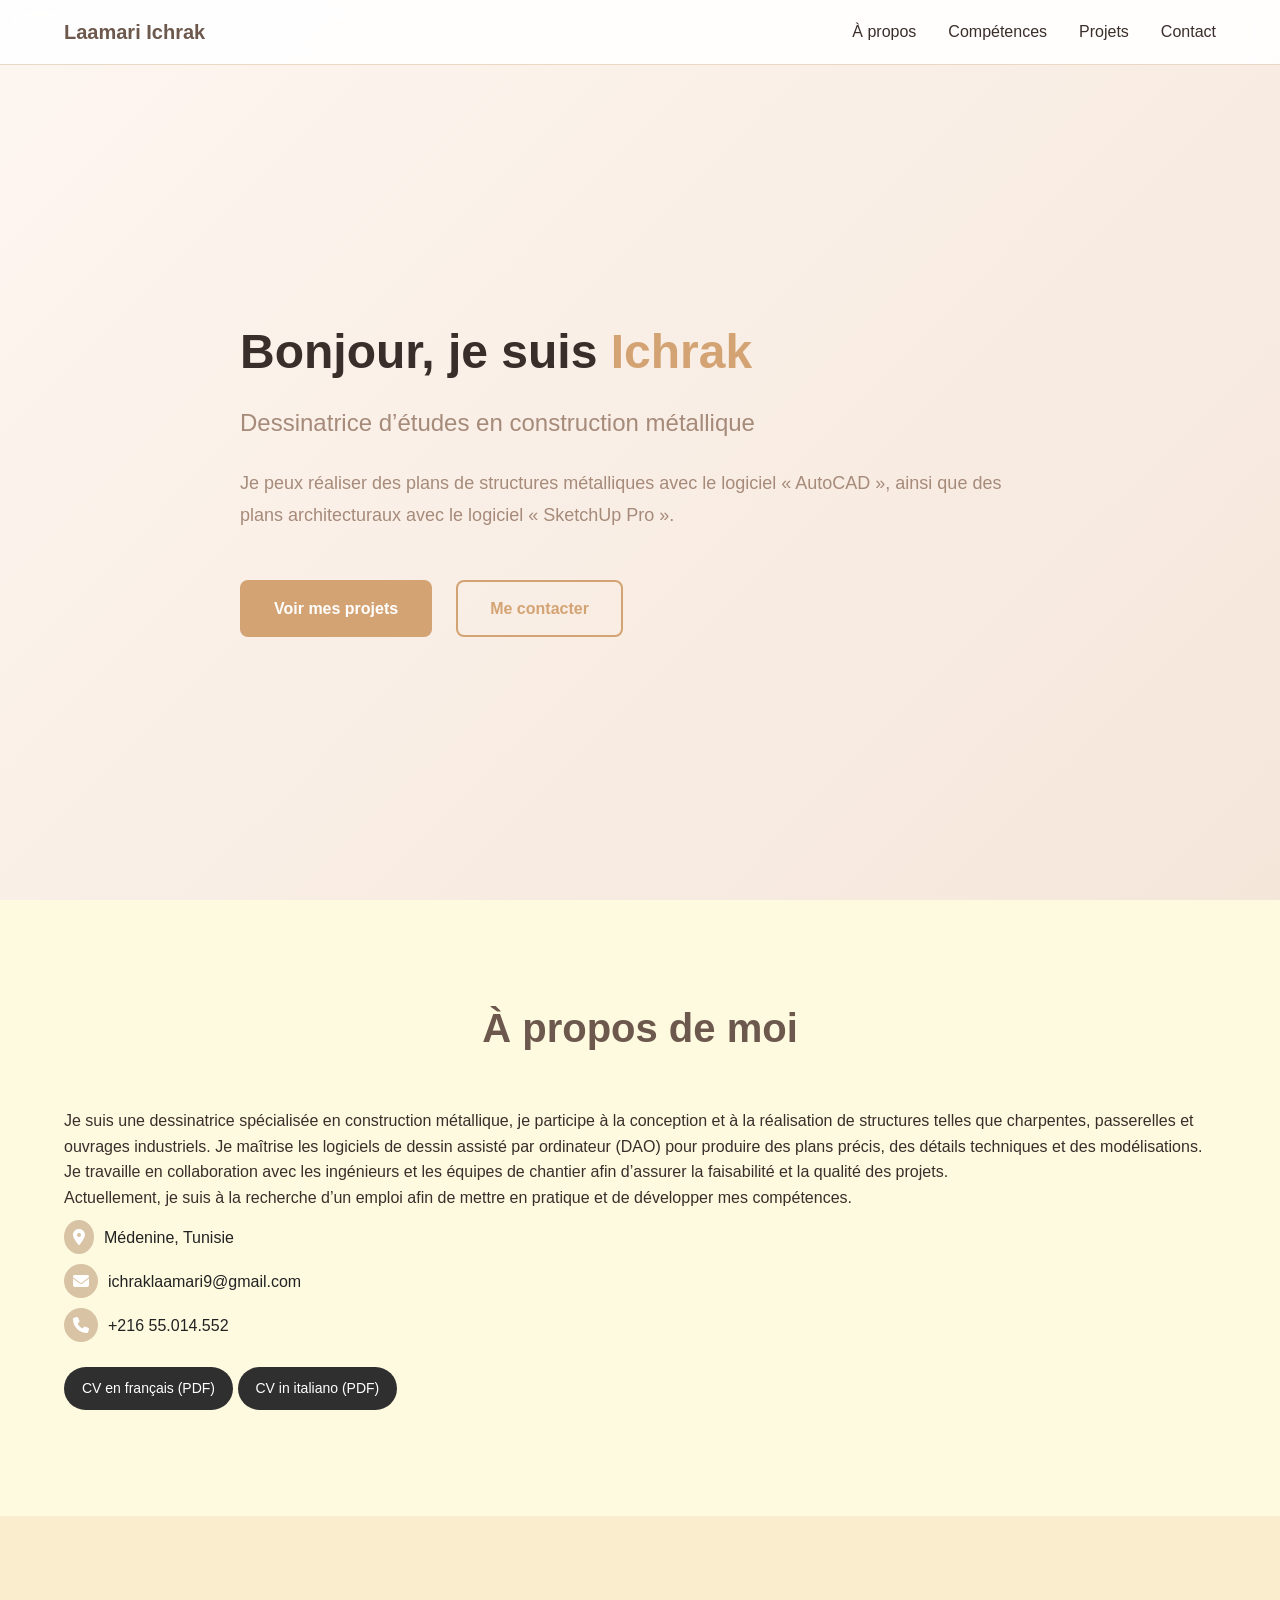
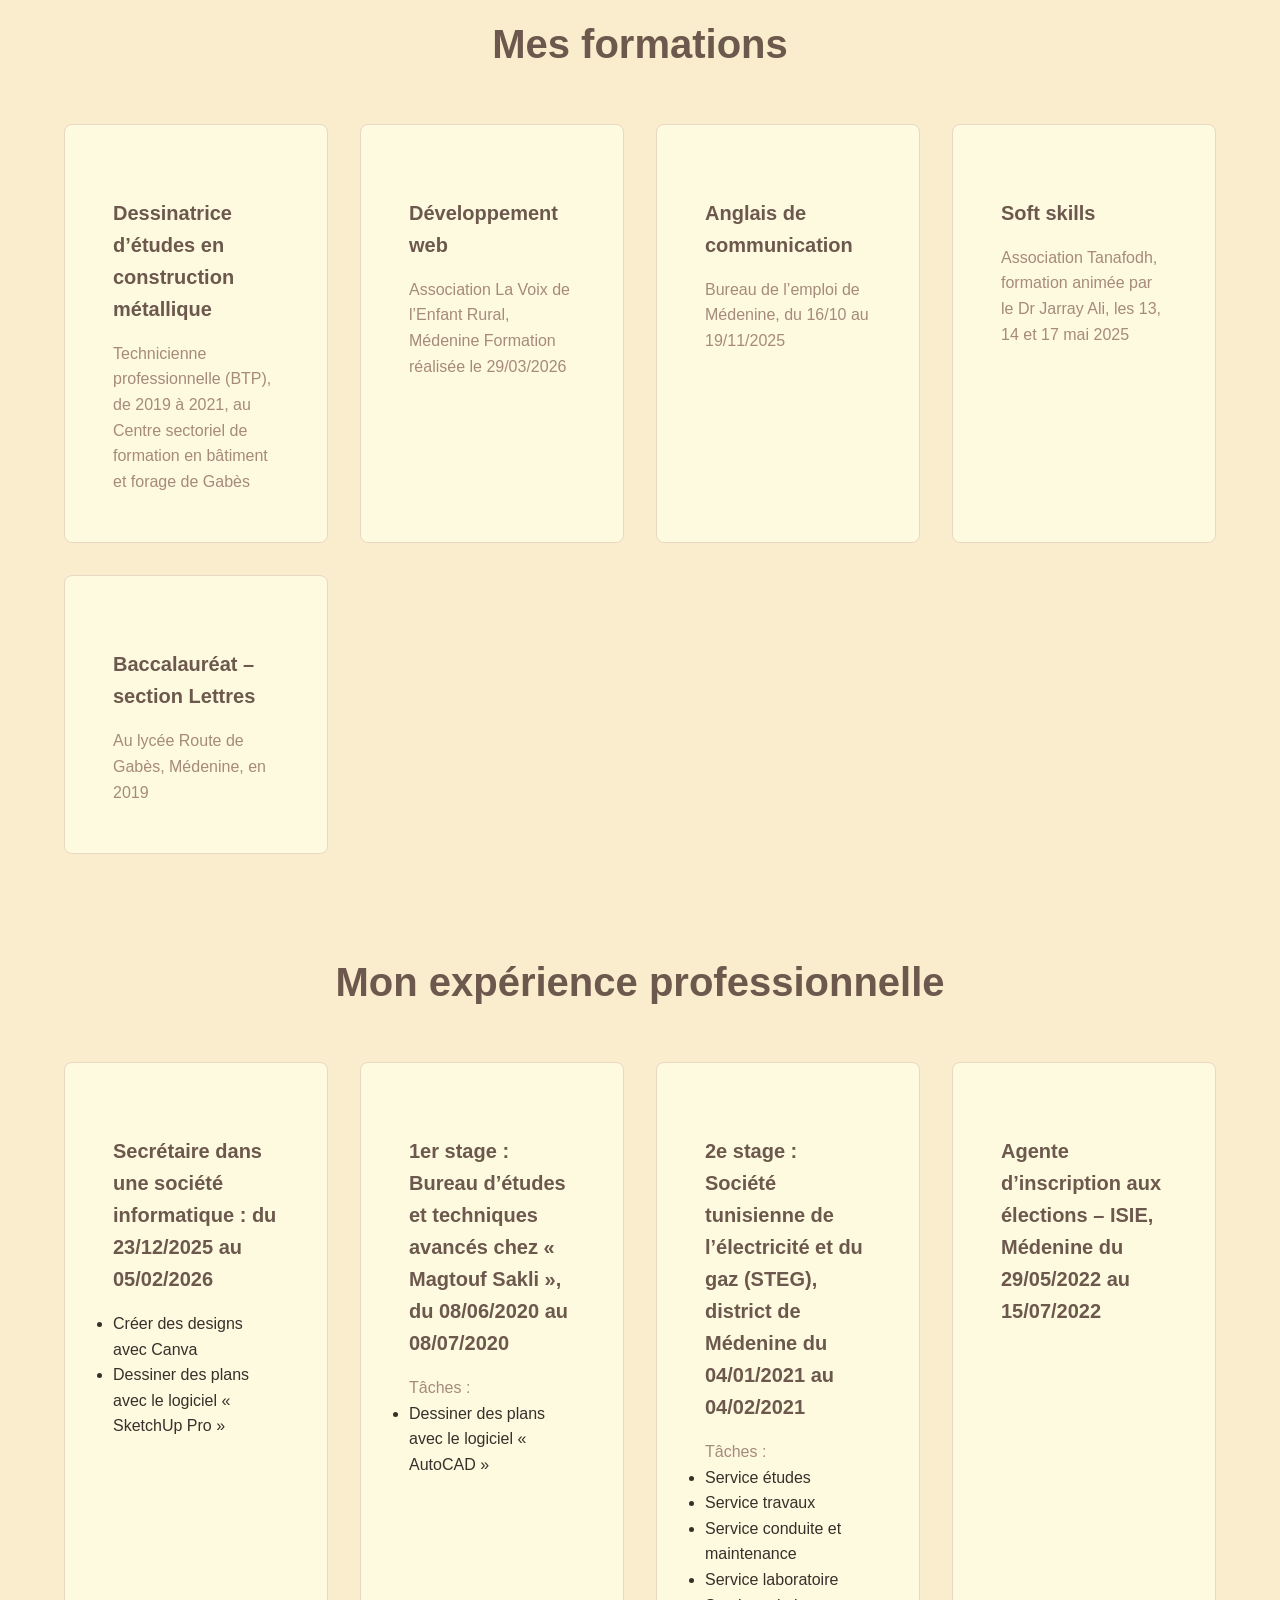
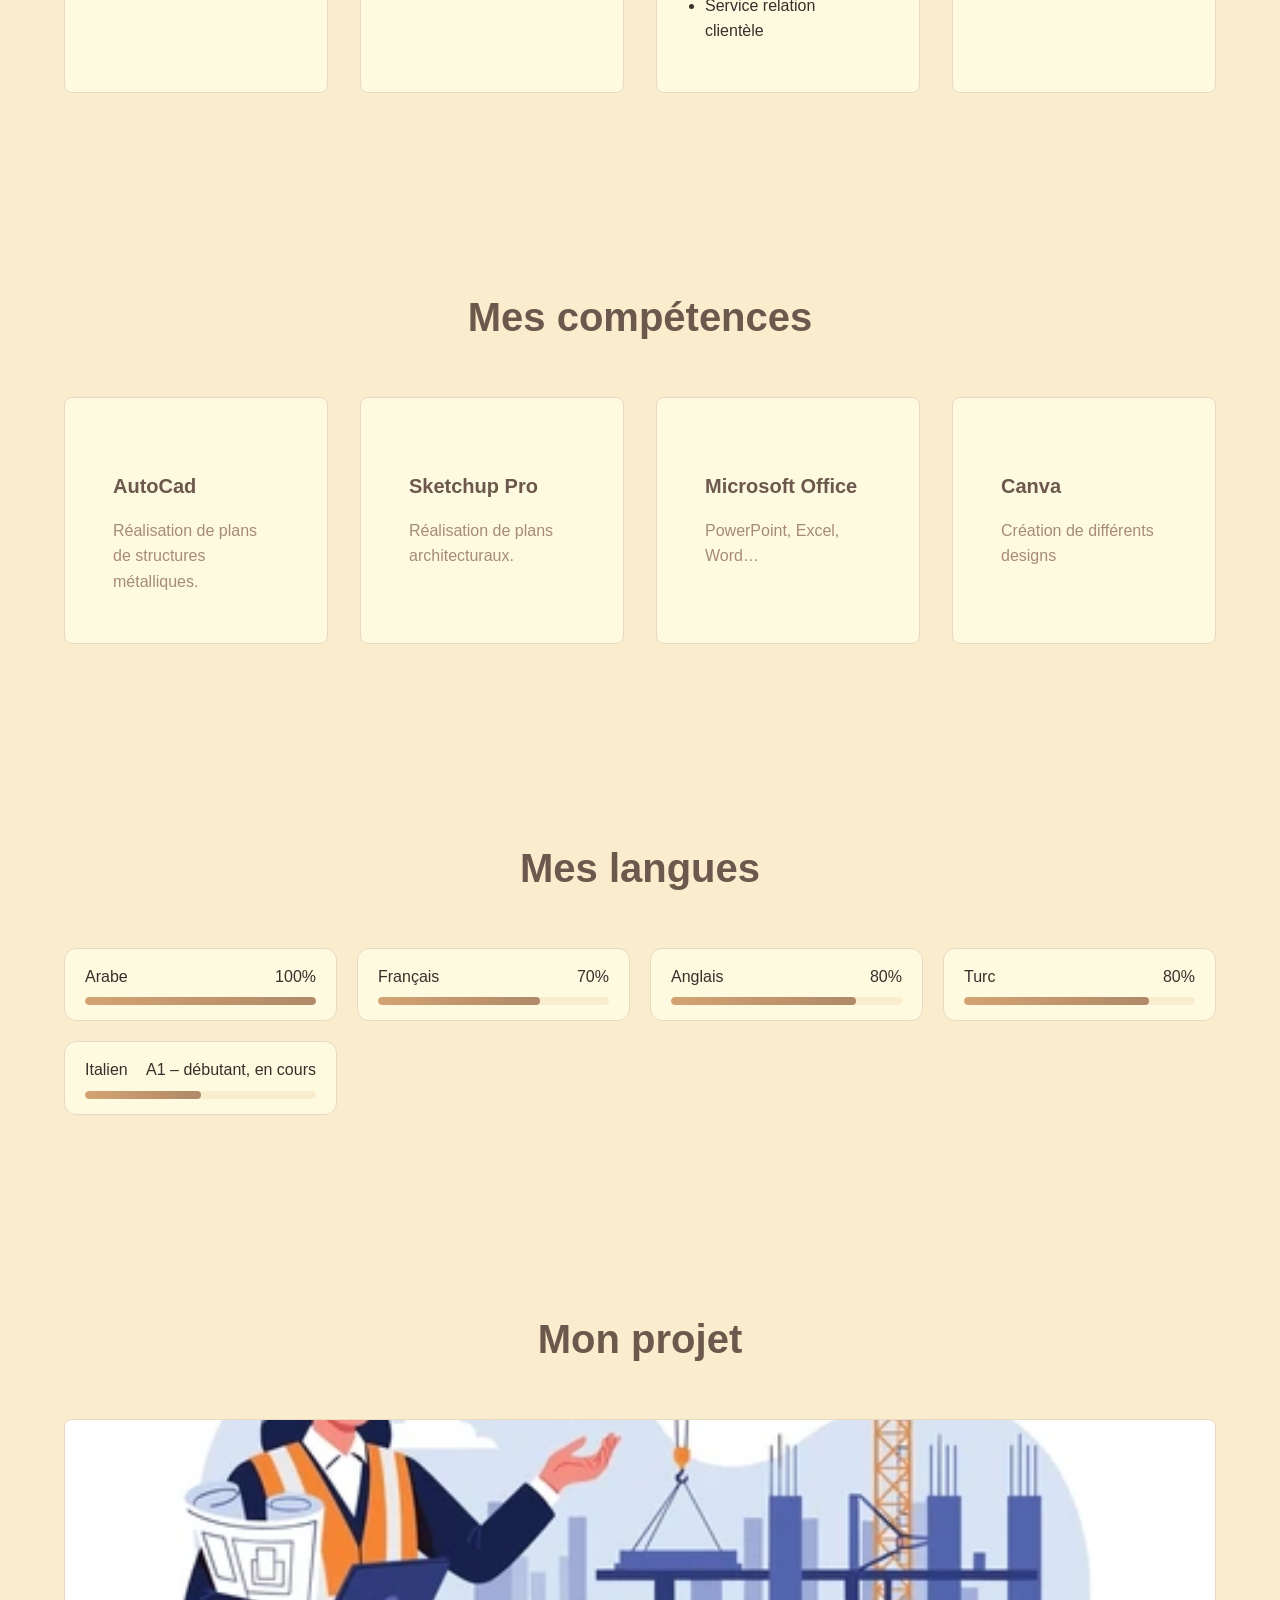
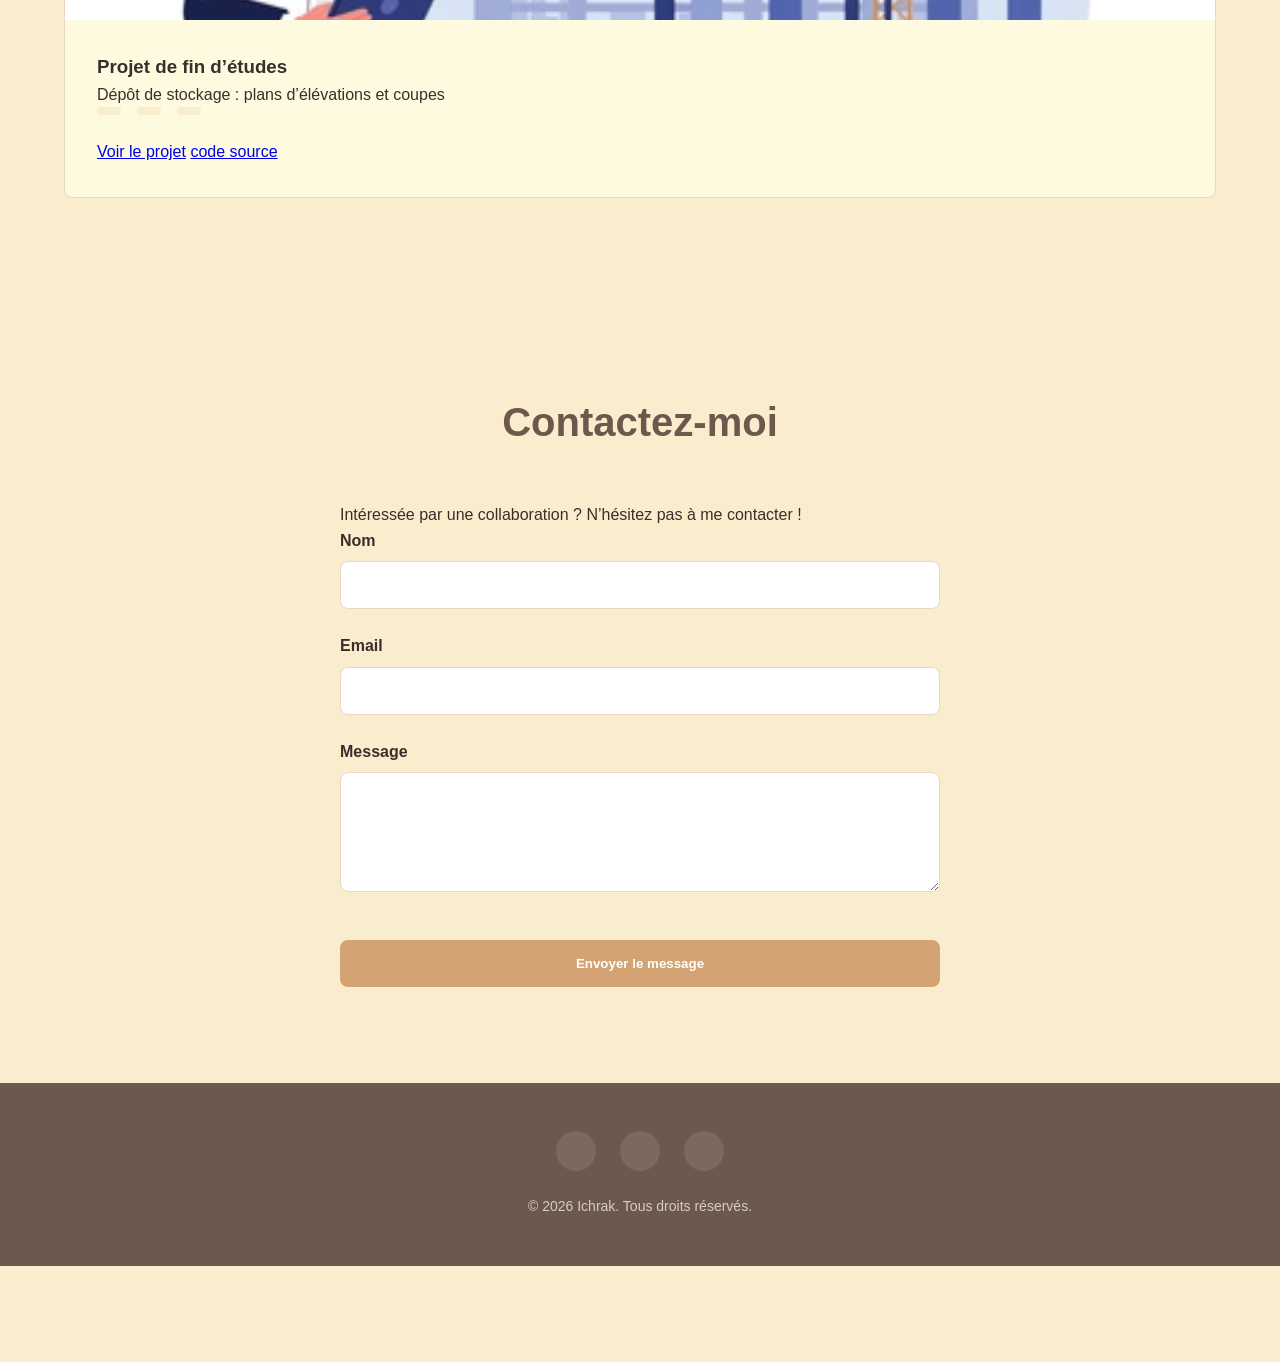
==== index.html @ 8789a66b "Add files via upload" ====
<!DOCTYPE html>
 <html lang="fr">
     <head>
         <meta charset="UTF-8"> <meta name="viewport" content="width=device-width, initial-scale=1.0"> 
         <title>Portfolio Ichrak Laamari</title> 
         <meta name="description" content="Portfolio professionnel - Dessinatrice">
          <link rel="stylesheet" href="styles.css"> 
        <link rel="stylesheet" href="https://cdnjs.cloudflare.com/ajax/libs/font-awesome/6.5.0/css/all.min.css">
        </head> 
        <body> 
        
<!-- Navigation -->
  <nav class="nav">
       <div class="nav-container">
         <a href="#" class="logo">Laamari Ichrak</a> 
         <ul class="nav-menu" id="navMenu"> 
            <li><a href="#about" class="nav-link">À propos</a></li>
            <li><a href="#skills" class="nav-link">Compétences</a></li>
             <li><a href="#projects" class="nav-link">Projets</a> </li>
             <li><a href="#contact" class="nav-link">Contact</a></li> 
            </ul> <button class="nav-toggle" id="navToggle" aria-label="Ouvrir le menu"> 
                <span></span> 
                <span></span> 
                <span></span> 
            </button>
         </div> 
        </nav>
        <!-- Hero Section -->
        <section class="hero" id="home">
            <div class="container">
                <div class="hero-content">
                    <h1 class="hero-title"> Bonjour, je suis <span class="highlight">Ichrak</span> </h1>
                    <p class="hero-subtitle"> Dessinatrice d’études en construction métallique</p>
                    <p class="hero-description"> Je peux réaliser des plans de structures métalliques avec le logiciel « AutoCAD », ainsi que des
                        plans architecturaux avec le logiciel « SketchUp Pro ». </p>
                    <div class="hero-buttons"> <a href="#projects" class="btn btn-primary">Voir mes projets</a> <a
                            href="#contact" class="btn btn-secondary">Me contacter</a> </div>
                </div>
            </div>
        </section>
        <!-- About Section -->
        <section class="section" id="about">
            <div class="container">
                <h2 class="section-title">À propos de moi</h2>
                <div class="about-content">
                    <div class="about-text">
                        <p> Je suis une dessinatrice spécialisée en construction métallique, je participe à
                            la conception et à la réalisation de structures telles que charpentes, passerelles et ouvrages
                            industriels. Je maîtrise les logiciels de dessin assisté par ordinateur (DAO) pour produire
                            des plans précis, des détails techniques et des modélisations. Je travaille en collaboration avec 
                            les ingénieurs et les équipes de chantier afin d’assurer la faisabilité et la qualité des projets. <label for=""></label>  </p>
    <p> Actuellement, je suis à la recherche d’un emploi afin de mettre en pratique et de développer mes compétences. </p>
    <div class="about-info">
        <div class="info-item">
            <div class="info-item">
                <span class="info-label">
                    <i class="fa-solid fa-location-dot icon location"></i>
                    Médenine, Tunisie
                </span>
            </div>
            
            <div class="info-item">
                <span class="info-label">
                    <i class="fa-solid fa-envelope icon email"></i>
                    ichraklaamari9@gmail.com
                </span>
            </div>
            
            <div class="info-item">
                <span class="info-label">
                    <i class="fa-solid fa-phone icon phone"></i>
                    +216 55.014.552
                </span>
            </div>
    <a href="CV_Ichrak_Laamari_FR.pdf" target="_blank" rel="noopener" class="cv-btn">
        CV en français (PDF)
    </a>
    <a href="CV_Ichrak_Laamari_IT_A1.pdf" target="_blank" rel="noopener" class="cv-btn">
        CV in italiano (PDF)
    </a>
    </div>
    </div>
    </div>
     </div>
    </section>


    <!-- Formation-->
    <section class="section section-alt" id="skills">
        <div class="container">
            <h2 class="section-title">Mes formations</h2>
            <div class="skills-grid">
                <div class="skill-card">
                    <div class="skill-icon"> <!-- Icône SVG ici --> </div>
                    <h3> Dessinatrice d’études en construction métallique</h3>
                    <p> Technicienne professionnelle (BTP), de 2019 à 2021, au
                        Centre sectoriel de formation en bâtiment et forage de Gabès
                    </p>
                </div>
                <div class="skill-card">
                    <div class="skill-icon"> <!-- Icône SVG ici --> </div>
                    <h3>Développement web</h3>
                    <p> 
                        Association La Voix de l’Enfant Rural, Médenine
                        Formation réalisée le 29/03/2026
                    </p>
                </div>
                <div class="skill-card">
                    <div class="skill-icon"> <!-- Icône SVG ici --> </div>
                    <h3>Anglais de communication</h3>
                    <p>Bureau de l’emploi de Médenine, du 16/10 au 19/11/2025</p>
                </div>
                <div class="skill-card">
                    <div class="skill-icon"> <!-- Icône SVG ici --> </div>
                    <h3>Soft skills</h3>
                    <p>Association Tanafodh, formation animée par le Dr Jarray Ali,
                       les 13, 14 et 17 mai 2025
                    </p>
                </div>
                <div class="skill-card">
                    <div class="skill-icon"> <!-- Icône SVG ici --> </div>
                    <h3>Baccalauréat – section Lettres</h3>
                    <p>Au lycée Route de Gabès, Médenine, en 2019
                    </p>
                </div>
    
            </div>
        </div>
        <!-- experience-->
        <section class="section section-alt" id="skills">
            <div class="container">
                <h2 class="section-title">Mon expérience professionnelle </h2>
                <div class="skills-grid">
                    <div class="skill-card">
                        <div class="skill-icon"> <!-- Icône SVG ici --> </div>
                        <h3> Secrétaire dans une société informatique : du 23/12/2025 au 05/02/2026</h3>
                        <p><ul> <li> Créer des designs avec Canva </li> 
                           <li> Dessiner des plans avec le logiciel « SketchUp Pro »</li> </ul> 
                            
                
                        </p>
                    </div>
                    <div class="skill-card">
                        <div class="skill-icon"> <!-- Icône SVG ici --> </div>
                        <h3>1er stage : Bureau d’études et techniques avancés 
                            chez « Magtouf Sakli », du 08/06/2020 au 08/07/2020
                        </h3>
                    
                        <p> Tâches :
                             <ul> <li> Dessiner des plans avec le logiciel « AutoCAD » </li>
                         </ul>
                            
                        </p>
                    </div>
                    <div class="skill-card">
                        <div class="skill-icon"> <!-- Icône SVG ici --> </div>
                        <h3>2e stage : Société tunisienne de l’électricité et du gaz (STEG), district de Médenine 
                            du 04/01/2021 au 04/02/2021
                        </h3>
                        <p>Tâches : <ul> 
                            <li>Service études </li> 
                         <li>Service travaux </li>
                        <li>Service conduite et maintenance</li> 
                        <li>Service laboratoire</li> 
                        <li>Service relation clientèle </li>               

                        </ul></p>
                    </div>
                    <div class="skill-card">
                        <div class="skill-icon"> <!-- Icône SVG ici --> </div>
                        <h3>Agente d’inscription aux élections – ISIE, Médenine
                            du 29/05/2022 au 15/07/2022 
                        </h3>
                        <p>
                        </p>
                    </div>
        
        
                </div>
            </div>
    </section>
    <!-- Skills Section -->
    <section class="section section-alt" id="skills">
        <div class="container">
            <h2 class="section-title">Mes compétences</h2>
            <div class="skills-grid">
                <div class="skill-card">
                    <div class="skill-icon"> <!-- Icône SVG ici --> </div>
                    <h3> AutoCad</h3>
                    <p> Réalisation de plans de structures métalliques.</p>
                    </div>
                    <div class="skill-card">
                        <div class="skill-icon"> <!-- Icône SVG ici --> </div>
                        <h3>Sketchup Pro</h3>
                        <p> Réalisation de plans architecturaux.</p>
                    </div>
                    <div class="skill-card">
                        <div class="skill-icon"> <!-- Icône SVG ici --> </div>
                        <h3>Microsoft Office</h3>
                        <p>PowerPoint, Excel, Word…</p>
                    </div>
                    <div class="skill-card">
                        <div class="skill-icon"> <!-- Icône SVG ici --> </div>
                        <h3>Canva</h3>
                        <p>Création de différents designs</p>
                    </div>

                    </div>
                    </div>
                    </section>

                <section class="section section-alt" id="languages">
                    <div class="container">
                        <h2 class="section-title">Mes langues</h2>
                
                        <div class="languages-grid">
                
                            <div class="language-item">
                                <div class="language-header">
                                    <span>Arabe</span>
                                    <span>100%</span>
                                </div>
                                <div class="progress-bar">
                                    <div class="progress" style="width: 100%;"></div>
                                </div>
                            </div>
                
                            <div class="language-item">
                                <div class="language-header">
                                    <span>Français</span>
                                    <span>70%</span>
                                </div>
                                <div class="progress-bar">
                                    <div class="progress" style="width: 70%;"></div>
                                </div>
                            </div>
                
                            <div class="language-item">
                                <div class="language-header">
                                    <span>Anglais</span>
                                    <span>80%</span>
                                </div>
                                <div class="progress-bar">
                                    <div class="progress" style="width: 80%;"></div>
                                </div>
                            </div>
                
                            <div class="language-item">
                                <div class="language-header">
                                    <span>Turc</span>
                                    <span>80%</span>
                                </div>
                                <div class="progress-bar">
                                    <div class="progress" style="width: 80%;"></div>
                                </div>
                            </div>
                
                            <div class="language-item">
                                <div class="language-header">
                                    <span>Italien</span>
                                    <span>A1 – débutant, en cours</span>
                                </div>
                                <div class="progress-bar">
                                    <div class="progress" style="width: 50%;"></div>
                                </div>
                            </div>
                
                        </div>
                    </div>
                </section>
                    <!-- Projects Section -->
                    <section class="section" id="projects">
                        <div class="container">
                            <h2 class="section-title">Mon projet</h2>
                            <div class="projects-grid">
                                <article class="project-card">
                                    <div class="project-image"> <img src="ing.webp"  alt="Projet 1"> </div>
                                    <div class="project-content">
                                        <h3 class="project-title">Projet de fin d’études</h3>
                                        <p class="project-description"> Dépôt de stockage : plans d’élévations et coupes</p>
                                        <div class="project-tags"> <span class="tag"></span> <span class="tag"></span> <span
                                                class="tag"></span> </div>
                                        <div class="project-links"> <a href="#" class="projrt-Link" target="_blank">Voir le projet</a> <a
                                                href="PFF" class="project-link" target="_blank"> code source</a> </div>
                                    </div>
                                </article> <!-- Répéter pour Projet 2 et Projet 3 --> 
                            </div>
                        </div>
                        </section>

                        <!-- Contact Section -->
                        <section class="section section-alt" id="contact">
                            <div class="container">
                                <h2 class="section-title">Contactez-moi</h2>
                                <div class="contact-content">
                                    <div class="contact-text">
                                        <p>Intéressée par une collaboration ? N’hésitez pas à me contacter !</p>
                                        </div>
                                        <form class="contact-form" id="contactForm" action="https://api.web3forms.com/submit" method="POST"> <input
                                                type="hidden" name="access_key" value="VOTRE-CLE-ICI"> <input type="hidden" name="subject"
                                                value="Nouveau message depuis votre portfolio">
                                            <div class="form-group"> <label for="name">Nom</label> <input type="text" id="name" name="name" required> </div>
                                            <div class="form-group"> <label for="email">Email</label> <input type="email" id="email" name="email" required>
                                            </div>
                                            <div class="form-group"> <label for="message">Message</label> <textarea id="message" name="message" rows="5"
                                                    required></textarea> </div>
                                            <div id="formMessage" class="form-message"></div> <button type="submit" class="btn btn-primary"> Envoyer le message
                                            </button>
                                        </form>
                                        </div>
                                        </div>
                                        </section>
                                        <!-- Footer -->
                                        <footer class="footer">
                                            <div class="container">
                                                <div class="footer-content">
                                                    <div class="social-links"> <!-- Lien GitHub --> <a href="https://github.com/votreusername" target="_blank"
                                                            aria-label="GitHub"> <!-- SVG GitHub ici --> </a> <!-- Lien LinkedIn --> <a
                                                            href="https://linkedin.com/in/laamari-ichrak-577399225?utm_source=share_via&utm_content=profile&utm_medium=member_ios" target="_blank" aria-label="LinkedIn"> <!-- SVG LinkedIn ici -->
                                                        </a> <!-- Lien Email --> <a href="mailto:ichraklaamari9@gmail.com" aria-label="Email"> <!-- SVG Email ici -->
                                                        </a> </div>
                                                    <p class="footer-text">&copy; 2026  Ichrak. Tous droits réservés.</p>
                                                </div>
                                                </div>
                                                </footer>
                                                <script src="script.js"></script>
                                                </body>
                                                </html>
---- styles.css ----
/* Variables CSS — Palette et réglages globaux */
:root {
--color-primary: #d4a373;
    /* Nude chaud (beige caramel) */

    --color-primary-dark: #b08968;
    /* Version أغمق للـ hover */

    --color-secondary: #6c584c;
    /* Brown grisé élégant */

    --color-accent: #e6ccb2;
    /* Nude clair باش يبرز */

    --color-text: #3a2e2a;
    /* Texte dark brown موش noir */

    --color-text-light: #a68a7a;
    /* Texte secondaire soft */

    --color-background: #fefae0;
    /* Fond crème léger */

    --color-background-alt: #faedcd;
    /* Beige clair */

    --color-border: #e9d8c4;
    /* Border nude soft */
    /* Couleur des bordures */
    --font-sans: -apple-system, BlinkMacSystemFont, "Segoe UI", sans-serif;
    --spacing-xs: 0.5rem;
    /* 8px */
    --spacing-sm: 1rem;
    /* 16px */
    --spacing-md: 1.5rem;
    /* 24px */
    --spacing-lg: 2rem;
    /* 32px */
    --spacing-xl: 3rem;
    /* 48px */
    --spacing-3xl: 6rem;
    /* 96px */
    --border-radius: 0.5rem;
    /* Coins arrondis */
    --transition: all 0.3s ease;
    /* Animation par défaut */
}
/* Reset — supprimer les marges par défaut */
* {
    margin: 0;
    padding: 0;
    box-sizing: border-box;
}

html {
    scroll-behavior: smooth;
}

body {
    font-family: var(--font-sans);
    color: var(--color-text);
    background-color: var(--color-background);
    line-height: 1.6;
}

/* Conteneur centré */
.container {
    max-width: 1200px;
    margin: 0 auto;
    padding: 0 var(--spacing-md);
}
/* Navigation */
.nav {
    position: fixed;
    top: 0;
    left: 0;
    right: 0;
    background-color: rgba(255, 255, 255, 0.9);
    border-bottom: 1px solid var(--color-border);
    z-index: 1000;
    backdrop-filter: blur(10px);
}

.nav-container {
    max-width: 1200px;
    margin: 0 auto;
    padding: var(--spacing-sm) var(--spacing-md);
    display: flex;
    justify-content: space-between;
    align-items: center;
}

.logo {
    font-size: 1.25rem;
    font-weight: 700;
    color: var(--color-secondary);
    text-decoration: none;
}

.nav-menu {
    display: flex;
    gap: var(--spacing-lg);
    list-style: none;
}

.nav-link {
    color: var(--color-text);
    text-decoration: none;
    font-weight: 500;
    transition: var(--transition);
}

.nav-link:hover {
    color: var(--color-primary);
}
.nav-toggle {
    display: none;
    flex-direction: column;
    gap: 4px;
    background: none;
    border: none;
    cursor: pointer;
    padding: 0.5rem;
}

.nav-toggle span {
    width: 24px;
    height: 2px;
    background-color: var(--color-secondary);
    transition: var(--transition);
}
/* Hero Section */
.hero {
    padding: calc(var(--spacing-3xl) + 60px) 0 var(--spacing-3xl);
background: linear-gradient(135deg, #fdf6f0 0%, #f5e6da 100%);
    min-height: 100vh;
    display: flex;
    align-items: center;
}

.hero-content {
    max-width: 800px;
}

.hero-title {
    font-size: 3rem;
    font-weight: 800;
    margin-bottom: var(--spacing-md);
    line-height: 1.2;
    }
    
    .highlight {
        color: var(--color-primary);
    }
    
    .hero-subtitle {
        font-size: 1.5rem;
        color: var(--color-text-light);
        margin-bottom: var(--spacing-md);
    }
    
    .hero-description {
        font-size: 1.125rem;
        color: var(--color-text-light);
        margin-bottom: var(--spacing-xl);
        line-height: 1.8;
    }
    
    .hero-buttons {
        display: flex;
        gap: var(--spacing-md);
        flex-wrap: wrap;
    }
        /* Boutons */
        .btn {
            display: inline-block;
            padding: 0.875rem 2rem;
            border-radius: var(--border-radius);
            font-weight: 600;
            text-decoration: none;
            transition: var(--transition);
                border: 2px solid transparent;
            }
            
            .btn-primary {
                background-color: var(--color-primary);
                color: white;
            }
            
            .btn-primary:hover {
                background-color: var(--color-primary-dark);
                transform: translateY(-2px);
                box-shadow: 0 10px 25px rgba(59, 130, 246, 0.3);
            }
            
            .btn-secondary {
                background-color: transparent;
                color: var(--color-primary);
                border-color: var(--color-primary);
            }
            
            .btn-secondary:hover {
                background-color: var(--color-primary);
                color: white;
            }
                        /* Sections */
                        .section {
                            padding: var(--spacing-3xl) 0;
                        }
            
                        .section-alt {
                            background-color: var(--color-background-alt);
                        }
.section-title {
    font-size: 2.5rem;
    font-weight: 700;
    text-align: center;
    margin-bottom: var(--spacing-xl);
    color: var(--color-secondary);
}

/* Grille des compétences */
.skills-grid {
    display: grid;
    grid-template-columns: repeat(auto-fit, minmax(250px, 1fr));
    gap: var(--spacing-lg);
}

.skill-card {
    background: var(--color-background);
    padding: var(--spacing-xl);
    border-radius: var(--border-radius);
    border: 1px solid var(--color-border);
    transition: var(--transition);
}

.skill-card:hover {
    transform: translateY(-5px);
    box-shadow: 0 10px 30px rgba(0, 0, 0, 0.1);
    border-color: var(--color-primary);
}

.skill-icon {
    color: var(--color-primary);
    margin-bottom: var(--spacing-md);

}
/* حط الكود هنا في الاخر */
.info-item {
    margin: 10px 0;
    font-size: 16px;
}

.info-label {
    display: flex;
    align-items: center;
    gap: 10px;
}

.icon {
    font-size: 18px;
    padding: 10px;
    border-radius: 50%;
    color: white;
}

.location {
    background: linear-gradient(45deg, #ff7e5f, #ff3d00);
}

.email {
    background: linear-gradient(45deg, #6a11cb, #2575fc);
}

.phone {
    background: linear-gradient(45deg, #00c6ff, #0072ff);
} 
.info-label {
    display: flex;
    align-items: center;
    gap: 10px;
    font-family: Arial, sans-serif;
    font-size: 16px;
    color: #222;
    /* noir soft */
}

.icon {
    font-size: 16px;
    padding: 9px;
    border-radius: 50%;
    color: #fff;
    flex-shrink: 0;
}

/* 🎨 Nude + elegant colors */
.location {
    background: #c2a68a;
    /* nude beige */
}

.email {
    background: #2f2f2f;
    /* noir soft */
}

.phone {
    background: #d8c3a5;
    /* nude clair */
}.info-label {
    display: flex;
    align-items: center;
    gap: 10px;
    font-family: Arial, sans-serif;
    font-size: 16px;
    color: #222;
    /* noir soft */
}

.icon {
    font-size: 16px;
    padding: 9px;
    border-radius: 50%;
    color: #fff;
    flex-shrink: 0;
}

/* 🎨 Nude + elegant colors */
.location {
    background: #d8c3a5;
    /* nude beige */
}

.email {
    background: #d8c3a5;
    /* noir soft */
}

.phone {
    background: #d8c3a5;
    /* nude clair */
}
.cv-btn {
    display: inline-block;
    margin-top: 15px;
    padding: 10px 18px;
    background: #2f2f2f;
    /* noir soft */
    color: #fff;
    text-decoration: none;
    border-radius: 25px;
    font-size: 14px;
    transition: 0.3s;
}

.cv-btn:hover {
    background: #c2a68a;
    /* nude */
    color: #000;
}

.skill-card h3 {
    font-size: 1.25rem;
    margin-bottom: var(--spacing-sm);
    color: var(--color-secondary);
}

.skill-card p {
    color: var(--color-text-light);
    line-height: 1.6;
}
/* Grille des projets */
.projects-grid {
    display: grid;
    grid-template-columns: repeat(auto-fit, minmax(320px, 1fr));
    gap: var(--spacing-xl);
}

.project-card {
    background: var(--color-background);
    border-radius: var(--border-radius);
    overflow: hidden;
    border: 1px solid var(--color-border);
    transition: var(--transition);
}

.project-card:hover {
    transform: translateY(-5px);
    box-shadow: 0 15px 40px rgba(0, 0, 0, 0.1);
}

.project-image {
    width: 100%;
    height: 200px;
    overflow: hidden;
}

.project-image img {
    width: 100%;
    height: 100%; 
    object-fit: cover;
    transition: 0.3s(--transition);
}

.project-card:hover .project-image img {
    transform: scale(1.05);
}

.project-content {
    padding: var(--spacing-lg);
}

.project-tags {
    display: flex;
    gap: var(--spacing-sm);
    flex-wrap: wrap;
    margin-bottom: var(--spacing-md);
}

.tag {
    background-color: var(--color-background-alt);
    color: var(--color-primary);
    padding: 0.25rem 0.75rem;
    border-radius: 999px;
        font-size: 0.875rem;
        font-weight: 500;
    }
        /* Section Contact */
        .contact-content {
            max-width: 600px;
            margin: 0 auto;
        }
    
        .contact-form {
            display: flex;
            flex-direction: column;
            gap: var(--spacing-md);
        }
    
        .form-group {
            display: flex;
            flex-direction: column;
            gap: var(--spacing-xs);
        }
    
        .form-group label {
            font-weight: 600;
            color: var(--color-text);
        }
    
        .form-group input,
        .form-group textarea {
            padding: 0.875rem;
            border: 1px solid var(--color-border);
            border-radius: var(--border-radius);
            font-family: var(--font-sans);
            font-size: 1rem;
            transition: var(--transition);
            }
            
            .form-group input:focus,
            .form-group textarea:focus {
                outline: none;
                border-color: var(--color-primary);
                box-shadow: 0 0 0 3px rgba(59, 130, 246, 0.1);
            }
            
            .form-message.success {
                background-color: #dcfce7;
                color: #15803d;
                border: 1px solid #86efac;
                padding: 1rem;
                border-radius: var(--border-radius);
                display: block;
            }
            
            .form-message.error {
                background-color: #fee2e2;
                color: #dc2626;
                border: 1px solid #fca5a5;
                padding: 1rem;
                border-radius: var(--border-radius);
                display: block;
            }
                        /* Footer */
                        .footer {
                            background-color: var(--color-secondary);
                            color: white;
                            padding: var(--spacing-xl) 0;
                        }
                                                .footer-content {
                                                    display: flex;
                                                    flex-direction: column;
                                                    align-items: center;
                                                    gap: var(--spacing-md);
                                                }
                        
                                                .social-links {
                                                    display: flex;
                                                    gap: var(--spacing-md);
                                                }
                        
                                                .social-links a {
                                                    color: white;
                                                    transition: var(--transition);
                                                    display: flex;
                                                    align-items: center;
                                                    justify-content: center;
                                                    width: 40px;
                                                    height: 40px;
                                                    border-radius: 50%;
                                                    background-color: rgba(255, 255, 255, 0.1);
                                                }
                        
                                                .social-links a:hover {
                                                    background-color: var(--color-primary);
                                                    transform: translateY(-3px);
                                                }
                        
                                                .footer-text {
                                                    color: rgba(255, 255, 255, 0.7);
                                                    font-size: 0.875rem;
                                                }
                                                                                                /* Responsive — Tablettes et téléphones */
                                                                                                @media (max-width: 768px) {
                                                
                                                                                                    /* Menu mobile : masqué, affiché verticalement au clic */
                                                                                                    .nav-menu {
                                                                                                        position: absolute;
                                                                                                        top: 100%;
                                                                                                        left: 0;
                                                                                                        right: 0;
                                                                                                        background-color: white;
                                                                                                        flex-direction: column;
                                                                                                        padding: var(--spacing-md);
                                                                                                        box-shadow: 0 10px 30px rgba(0, 0, 0, 0.1);
                                                                                                        display: none;
                                                                                                    }
                                                
                                                                                                    /* Le menu s'affiche quand JavaScript ajoute la classe 'active' */
                                                                                                    .nav-menu.active {
                                                                                                        display: flex;
                                                                                                    }
                                                
                                                                                                    /* Afficher le bouton hamburger */
                                                                                                    .nav-toggle {
                                                                                                        display: flex;
                                                                                                    }
                                                
                                                                                                    /* Réduire les tailles de texte */
                                                                                                    .hero-title {
                                                                                                        font-size: 2rem;
                                                                                                    }
                                                
                                                                                                    .hero-subtitle {
                                                                                                        font-size: 1.25rem;
                                                                                                    }
                                                
                                                                                                    .section-title {
                                                                                                        font-size: 2rem;
                                                                                                    }
                                                
                                                                                                    /* Boutons en colonne */
                                                                                                    .hero-buttons {
                                                                                                        flex-direction: column;
                                                                                                    }
                                                
                                                                                                    .btn {
                                                                                                        width: 100%;
                                                                                                        text-align: center;
                                                                                                    }
                                                                                                }
                                                
                                                                                                @media (max-width: 480px) {
                                                                                                    .hero-title {
                                                                                                        font-size: 1.75rem;
                                                                                                    }
                                                
                                                                                                    .projects-grid {
                                                                                                        grid-template-columns: 1fr;
                                                                                                    }
                                                                                                }
                                                                                                                                                                                                /* Languages */
                                                                                                                                                                                                .languages-grid {
                                                                                                                                                                                                    display: grid;
                                                                                                                                                                                                    grid-template-columns: repeat(auto-fit, minmax(250px, 1fr));
                                                                                                                                                                                                    gap: 20px;
                                                                                                                                                                                                }
                                                                                                
                                                                                                                                                                                                .language-item {
                                                                                                                                                                                                    background: #fefae0;
                                                                                                                                                                                                    padding: 15px 20px;
                                                                                                                                                                                                    border-radius: 12px;
                                                                                                                                                                                                    border: 1px solid #e9d8c4;
                                                                                                                                                                                                }
                                                                                                
                                                                                                                                                                                                .language-header {
                                                                                                                                                                                                    display: flex;
                                                                                                                                                                                                    justify-content: space-between;
                                                                                                                                                                                                    margin-bottom: 8px;
                                                                                                                                                                                                    font-weight: 500;
                                                                                                                                                                                                    color: #3a2e2a;
                                                                                                                                                                                                }
                                                                                                
                                                                                                                                                                                                .progress-bar {
                                                                                                                                                                                                    width: 100%;
                                                                                                                                                                                                    height: 8px;
                                                                                                                                                                                                    background: #faedcd;
                                                                                                                                                                                                    border-radius: 10px;
                                                                                                                                                                                                    overflow: hidden;
                                                                                                                                                                                                }
                                                                                                
                                                                                                                                                                                                .progress {
                                                                                                                                                                                                    height: 100%;
                                                                                                                                                                                                    background: linear-gradient(90deg, #d4a373, #b08968);
                                                                                                                                                                                                    border-radius: 10px;
                                                                                                                                                                                                    transition: width 0.5s ease;
                                                                                                                                                                                                }
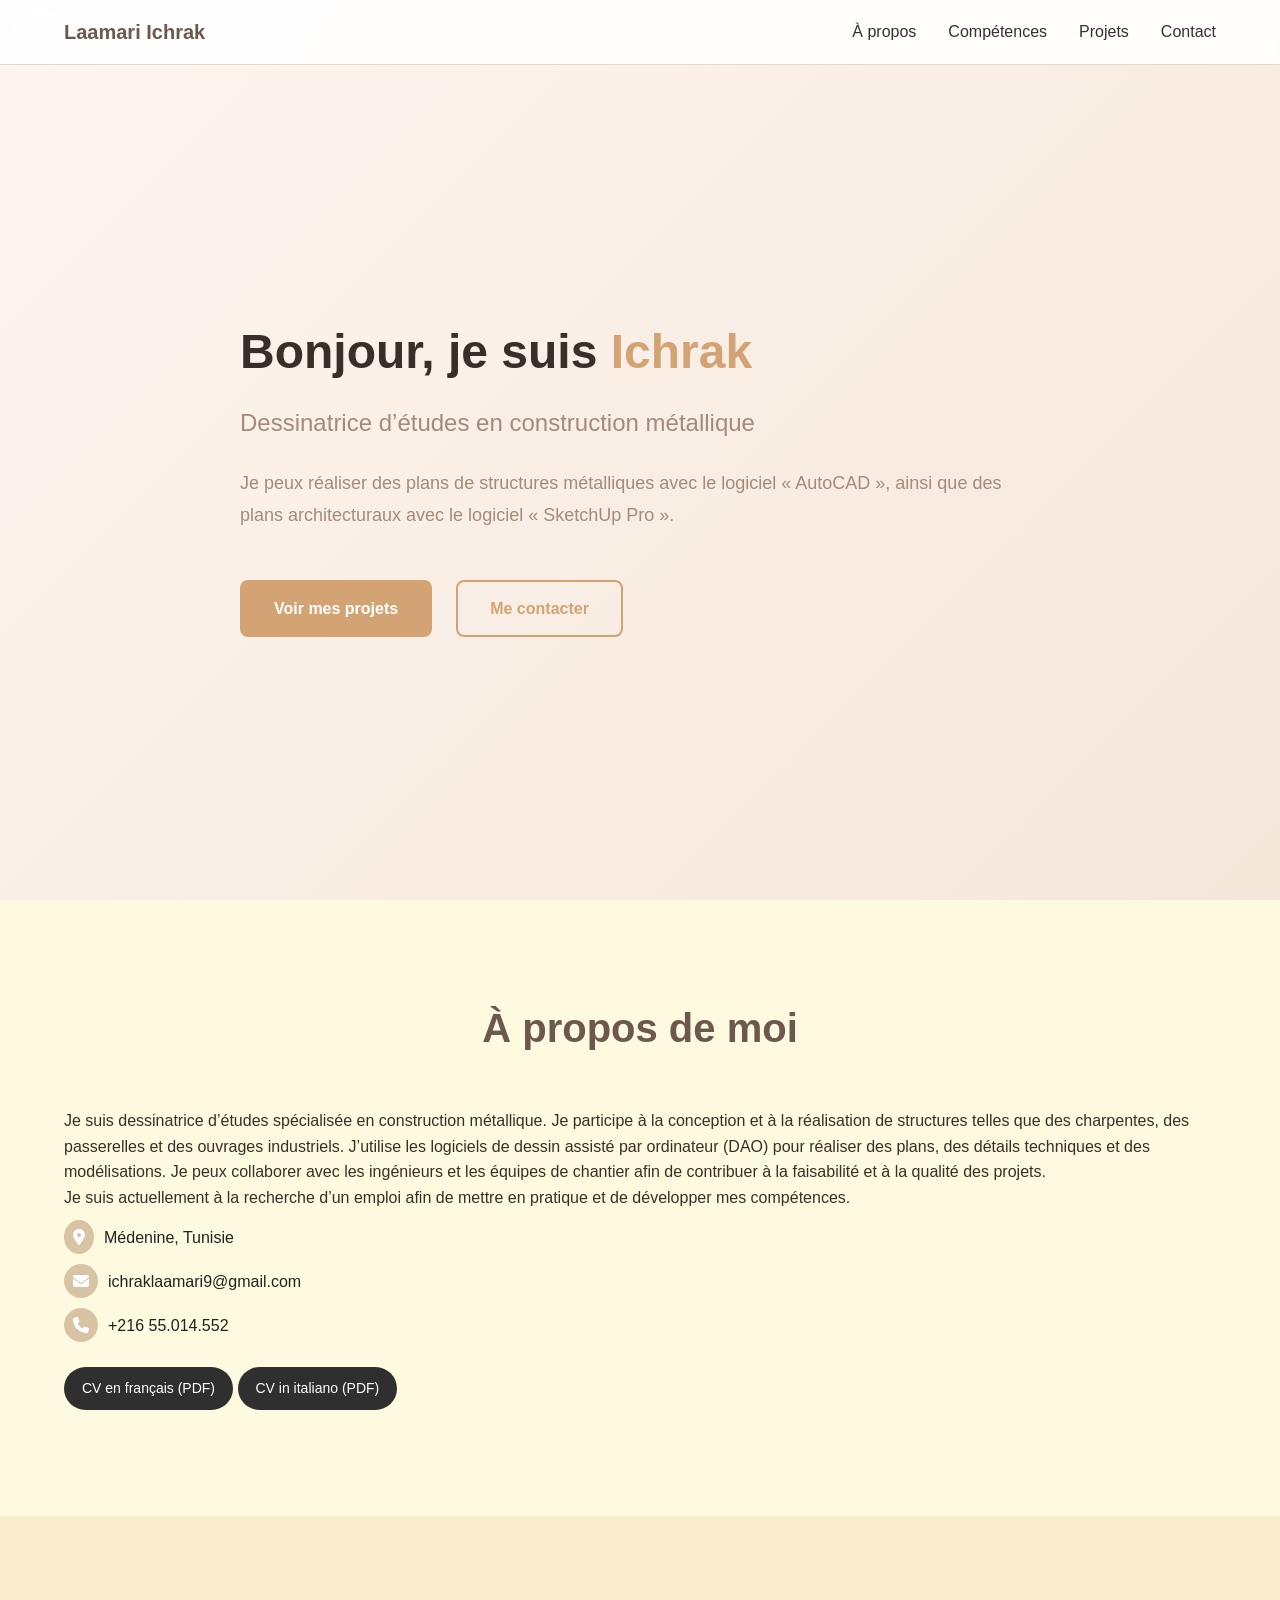
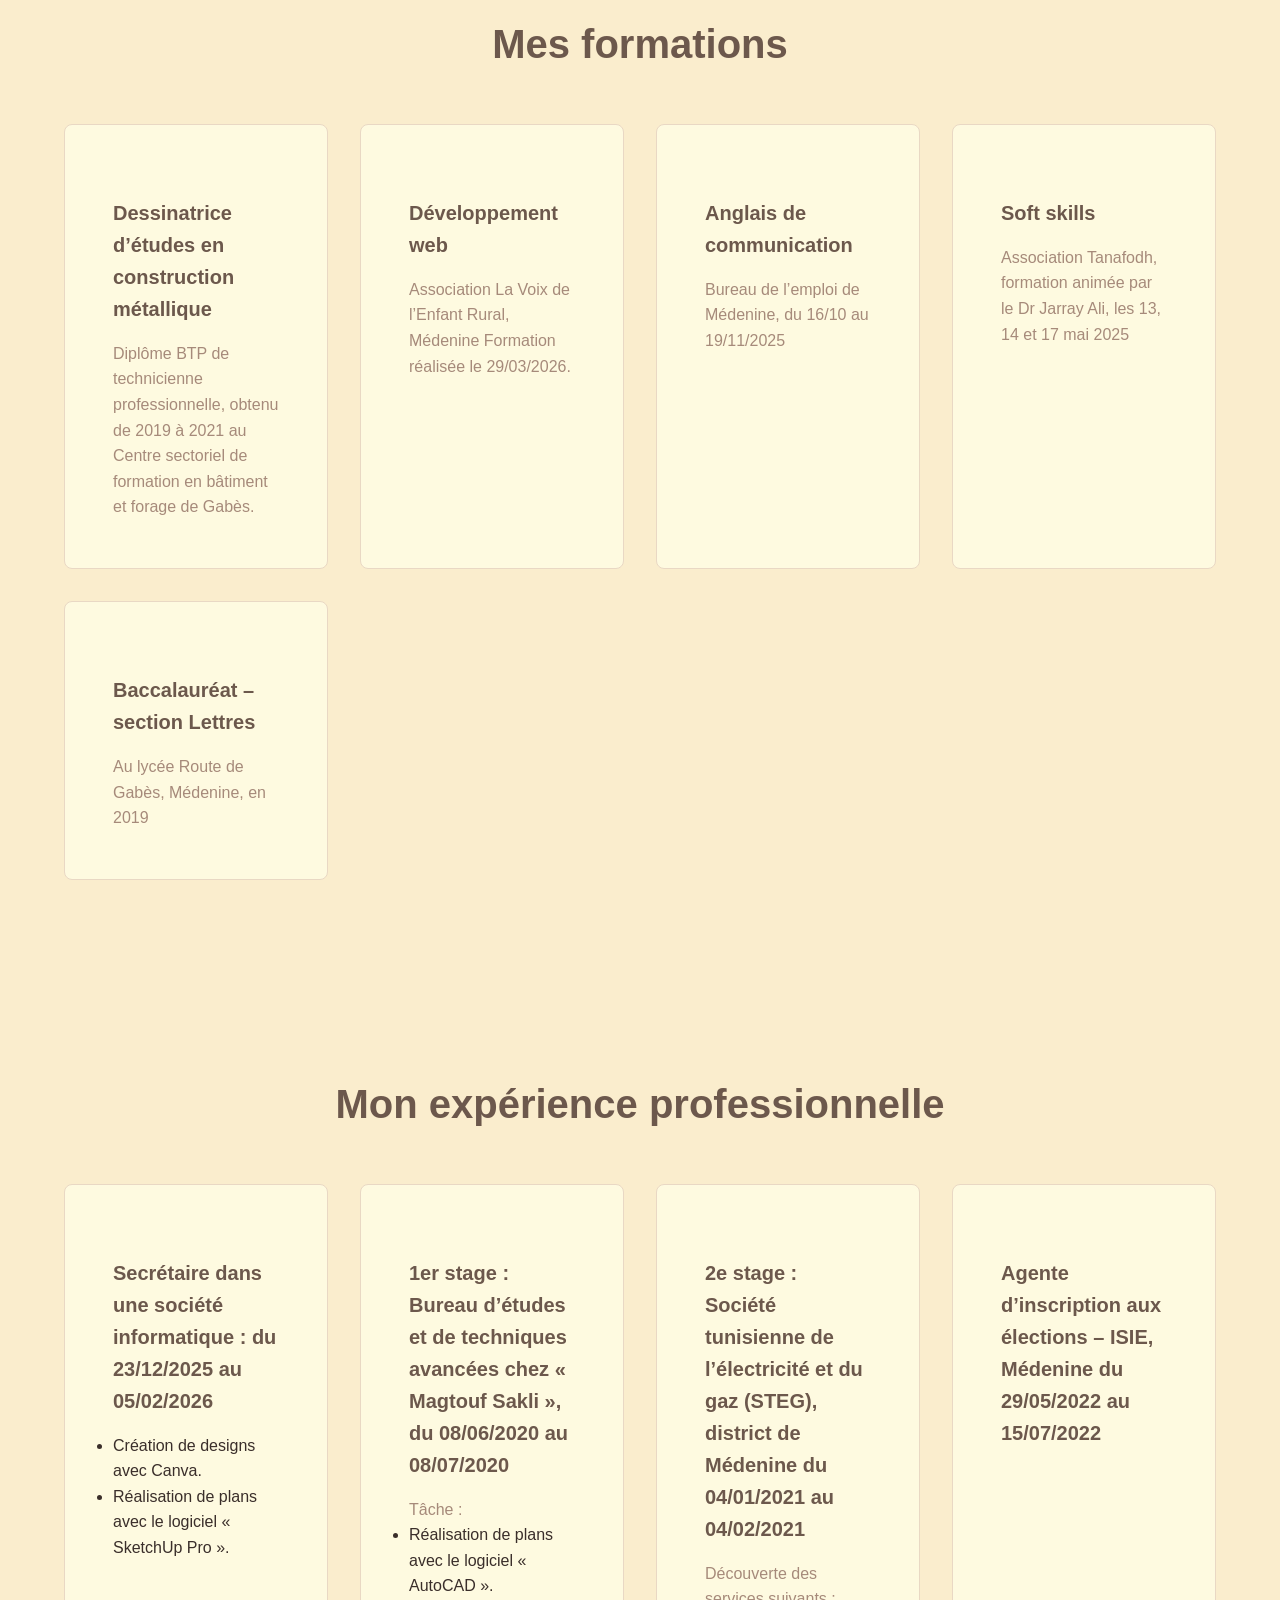
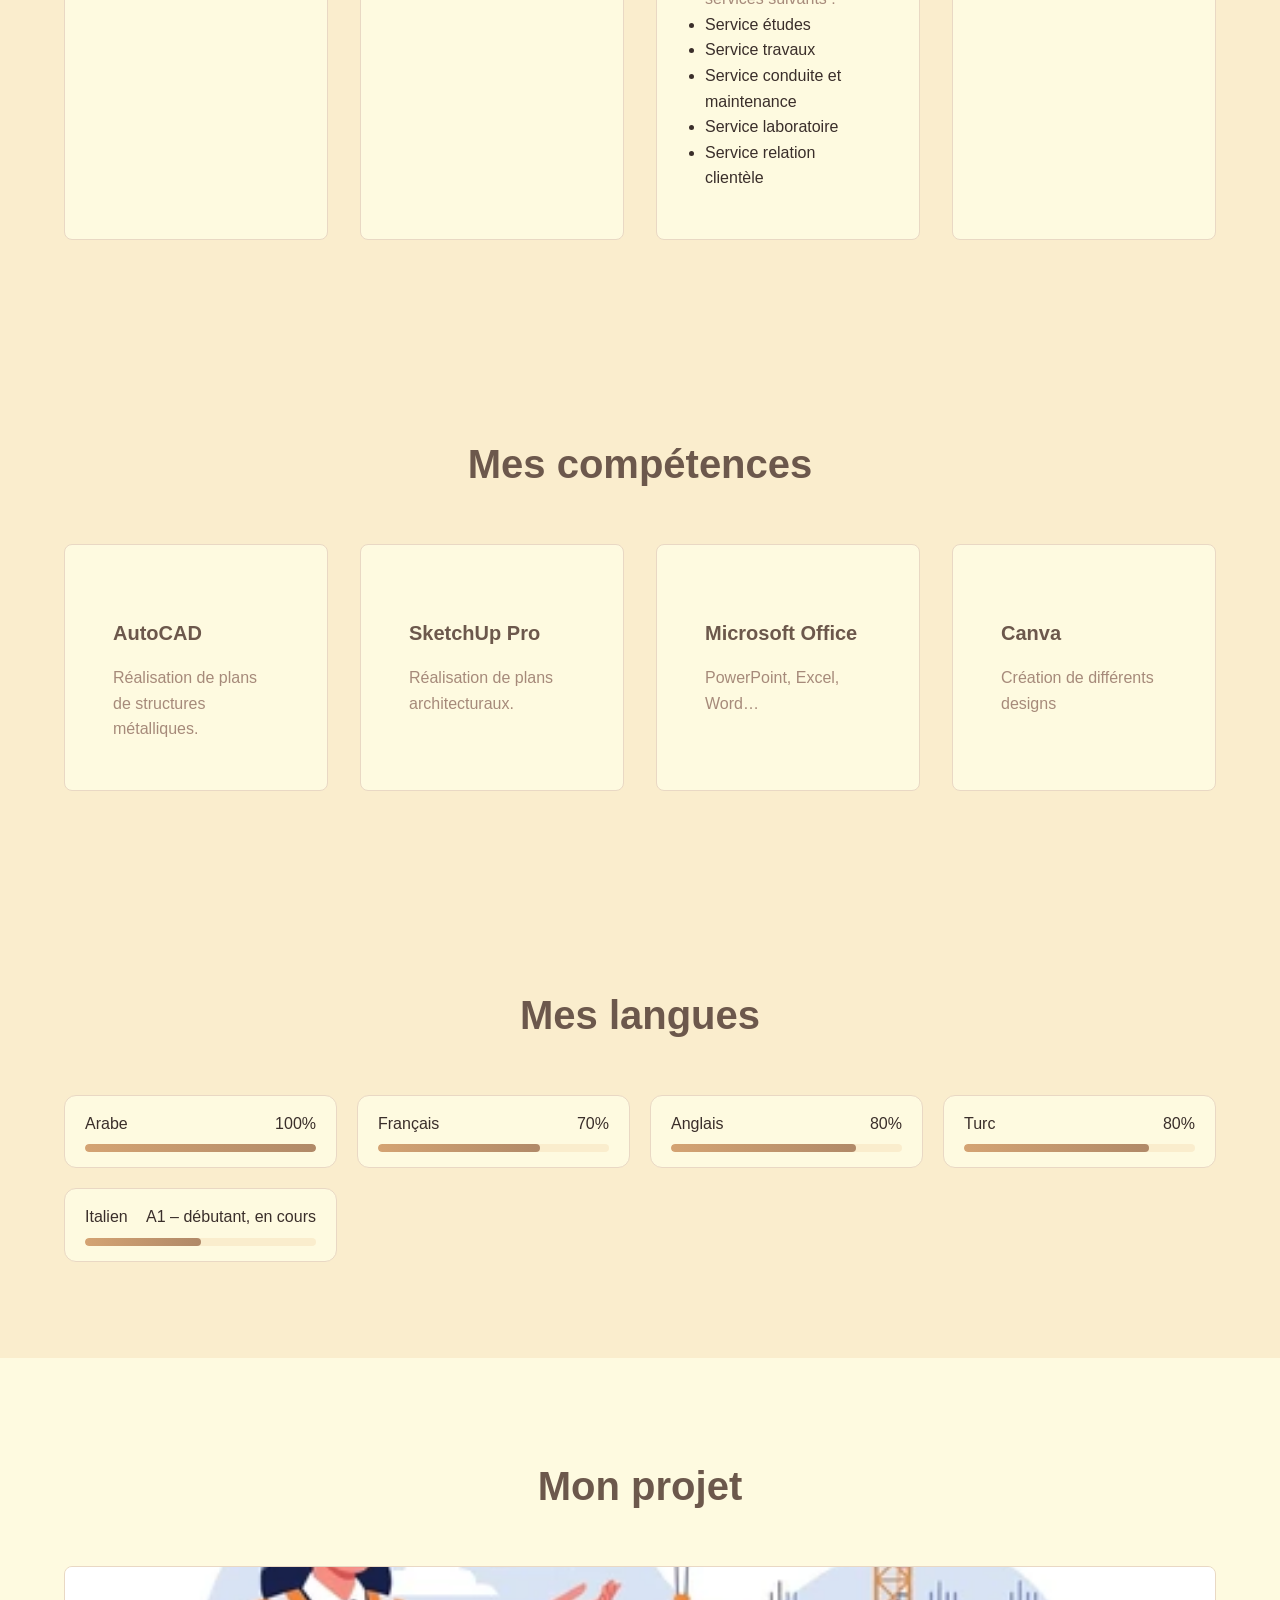
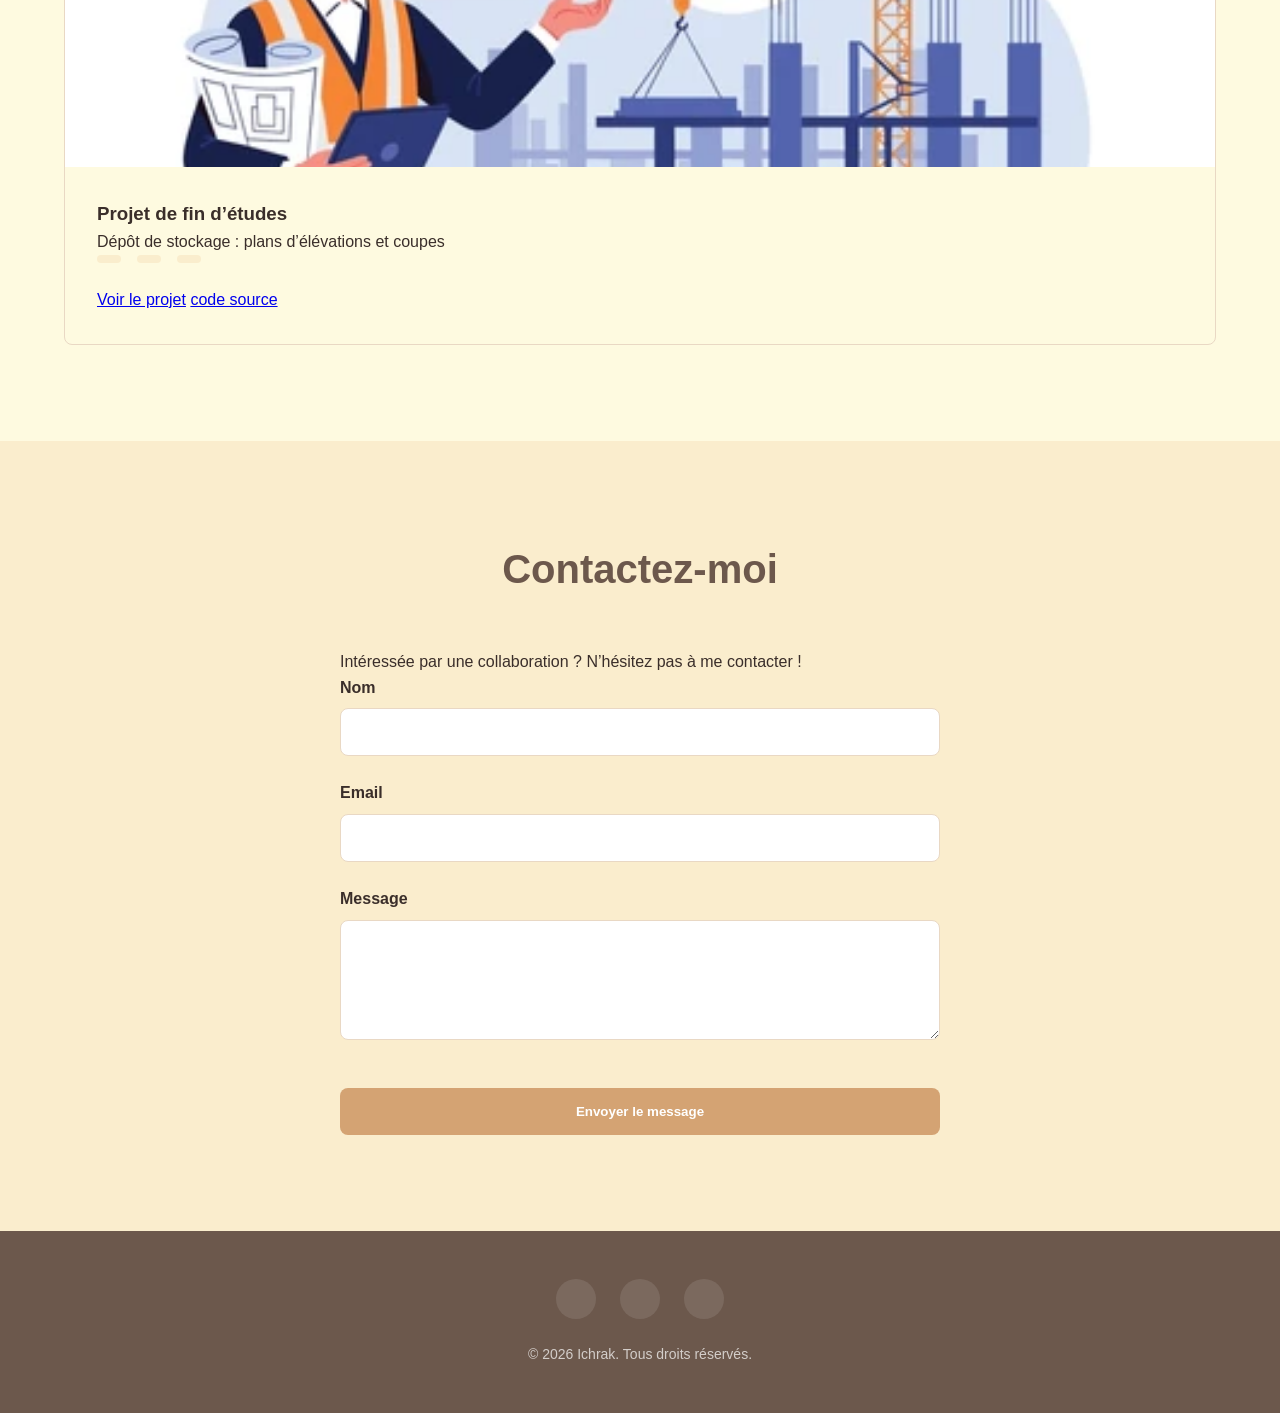
==== commit 6f9dee10: "Add files via upload" ====
--- a/index.html
+++ b/index.html
@@ -3,12 +3,12 @@
      <head>
          <meta charset="UTF-8"> <meta name="viewport" content="width=device-width, initial-scale=1.0"> 
          <title>Portfolio Ichrak Laamari</title> 
-         <meta name="description" content="Portfolio professionnel - Dessinatrice">
+         <meta name="description" content="Portfolio professionnel d’Ichrak Laamari, dessinatrice d’études en construction métallique.">
           <link rel="stylesheet" href="styles.css"> 
         <link rel="stylesheet" href="https://cdnjs.cloudflare.com/ajax/libs/font-awesome/6.5.0/css/all.min.css">
         </head> 
         <body> 
-        
+
 <!-- Navigation -->
   <nav class="nav">
        <div class="nav-container">
@@ -44,12 +44,8 @@
                 <h2 class="section-title">À propos de moi</h2>
                 <div class="about-content">
                     <div class="about-text">
-                        <p> Je suis une dessinatrice spécialisée en construction métallique, je participe à
-                            la conception et à la réalisation de structures telles que charpentes, passerelles et ouvrages
-                            industriels. Je maîtrise les logiciels de dessin assisté par ordinateur (DAO) pour produire
-                            des plans précis, des détails techniques et des modélisations. Je travaille en collaboration avec 
-                            les ingénieurs et les équipes de chantier afin d’assurer la faisabilité et la qualité des projets. <label for=""></label>  </p>
-    <p> Actuellement, je suis à la recherche d’un emploi afin de mettre en pratique et de développer mes compétences. </p>
+                        <p> Je suis dessinatrice d’études spécialisée en construction métallique. Je participe à la conception et à la réalisation de structures telles que des charpentes, des passerelles et des ouvrages industriels. J’utilise les logiciels de dessin assisté par ordinateur (DAO) pour réaliser des plans, des détails techniques et des modélisations. Je peux collaborer avec les ingénieurs et les équipes de chantier afin de contribuer à la faisabilité et à la qualité des projets.</p>
+    <p> Je suis actuellement à la recherche d’un emploi afin de mettre en pratique et de développer mes compétences. </p>
     <div class="about-info">
         <div class="info-item">
             <div class="info-item">
@@ -58,24 +54,24 @@
                     Médenine, Tunisie
                 </span>
             </div>
-            
+
             <div class="info-item">
                 <span class="info-label">
                     <i class="fa-solid fa-envelope icon email"></i>
                     ichraklaamari9@gmail.com
                 </span>
             </div>
-            
+
             <div class="info-item">
                 <span class="info-label">
                     <i class="fa-solid fa-phone icon phone"></i>
                     +216 55.014.552
                 </span>
             </div>
-    <a href="CV_Ichrak_Laamari_FR.pdf" target="_blank" rel="noopener" class="cv-btn">
+    <a href="CVfrancais_laamari%3Aichrak.pdf%20(2).pdf" target="_blank" rel="noopener" class="cv-btn" download>
         CV en français (PDF)
     </a>
-    <a href="CV_Ichrak_Laamari_IT_A1.pdf" target="_blank" rel="noopener" class="cv-btn">
+    <a href="CV_Ichrak_Laamari_italiano(3).pdf" target="_blank" rel="noopener" class="cv-btn" download>
         CV in italiano (PDF)
     </a>
     </div>
@@ -86,15 +82,15 @@
 
 
     <!-- Formation-->
-    <section class="section section-alt" id="skills">
+    <section class="section section-alt" id="formation">
         <div class="container">
             <h2 class="section-title">Mes formations</h2>
             <div class="skills-grid">
                 <div class="skill-card">
                     <div class="skill-icon"> <!-- Icône SVG ici --> </div>
                     <h3> Dessinatrice d’études en construction métallique</h3>
-                    <p> Technicienne professionnelle (BTP), de 2019 à 2021, au
-                        Centre sectoriel de formation en bâtiment et forage de Gabès
+                    <p> Diplôme BTP de technicienne professionnelle, obtenu de 2019 à 2021 au
+                        Centre sectoriel de formation en bâtiment et forage de Gabès.
                     </p>
                 </div>
                 <div class="skill-card">
@@ -102,7 +98,7 @@
                     <h3>Développement web</h3>
                     <p> 
                         Association La Voix de l’Enfant Rural, Médenine
-                        Formation réalisée le 29/03/2026
+                        Formation réalisée le 29/03/2026.
                     </p>
                 </div>
                 <div class="skill-card">
@@ -123,48 +119,41 @@
                     <p>Au lycée Route de Gabès, Médenine, en 2019
                     </p>
                 </div>
-    
+
             </div>
         </div>
-        <!-- experience-->
-        <section class="section section-alt" id="skills">
+    </section>
+        <!-- Experience Section -->
+        <section class="section section-alt" id="experience">
             <div class="container">
-                <h2 class="section-title">Mon expérience professionnelle </h2>
+                <h2 class="section-title">Mon expérience professionnelle</h2>
                 <div class="skills-grid">
                     <div class="skill-card">
                         <div class="skill-icon"> <!-- Icône SVG ici --> </div>
-                        <h3> Secrétaire dans une société informatique : du 23/12/2025 au 05/02/2026</h3>
-                        <p><ul> <li> Créer des designs avec Canva </li> 
-                           <li> Dessiner des plans avec le logiciel « SketchUp Pro »</li> </ul> 
-                            
-                
-                        </p>
-                    </div>
-                    <div class="skill-card">
-                        <div class="skill-icon"> <!-- Icône SVG ici --> </div>
-                        <h3>1er stage : Bureau d’études et techniques avancés 
+                        <h3>Secrétaire dans une société informatique : du 23/12/2025 au 05/02/2026</h3>
+                        <ul><li>Création de designs avec Canva.</li>
+                           <li>Réalisation de plans avec le logiciel « SketchUp Pro ».</li></ul>
+                    </div>
+                    <div class="skill-card">
+                        <div class="skill-icon"> <!-- Icône SVG ici --> </div>
+                        <h3>1er stage : Bureau d’études et de techniques avancées 
                             chez « Magtouf Sakli », du 08/06/2020 au 08/07/2020
                         </h3>
-                    
-                        <p> Tâches :
-                             <ul> <li> Dessiner des plans avec le logiciel « AutoCAD » </li>
-                         </ul>
-                            
-                        </p>
+
+                        <p>Tâche :</p>
+                        <ul><li>Réalisation de plans avec le logiciel « AutoCAD ».</li></ul>
                     </div>
                     <div class="skill-card">
                         <div class="skill-icon"> <!-- Icône SVG ici --> </div>
                         <h3>2e stage : Société tunisienne de l’électricité et du gaz (STEG), district de Médenine 
                             du 04/01/2021 au 04/02/2021
                         </h3>
-                        <p>Tâches : <ul> 
-                            <li>Service études </li> 
-                         <li>Service travaux </li>
-                        <li>Service conduite et maintenance</li> 
-                        <li>Service laboratoire</li> 
-                        <li>Service relation clientèle </li>               
-
-                        </ul></p>
+                        <p>Découverte des services suivants :</p>
+                        <ul><li>Service études</li>
+                         <li>Service travaux</li>
+                        <li>Service conduite et maintenance</li>
+                        <li>Service laboratoire</li>
+                        <li>Service relation clientèle</li></ul>
                     </div>
                     <div class="skill-card">
                         <div class="skill-icon"> <!-- Icône SVG ici --> </div>
@@ -174,8 +163,8 @@
                         <p>
                         </p>
                     </div>
-        
-        
+
+
                 </div>
             </div>
     </section>
@@ -186,12 +175,12 @@
             <div class="skills-grid">
                 <div class="skill-card">
                     <div class="skill-icon"> <!-- Icône SVG ici --> </div>
-                    <h3> AutoCad</h3>
+                    <h3> AutoCAD</h3>
                     <p> Réalisation de plans de structures métalliques.</p>
                     </div>
                     <div class="skill-card">
                         <div class="skill-icon"> <!-- Icône SVG ici --> </div>
-                        <h3>Sketchup Pro</h3>
+                        <h3>SketchUp Pro</h3>
                         <p> Réalisation de plans architecturaux.</p>
                     </div>
                     <div class="skill-card">
@@ -212,9 +201,9 @@
                 <section class="section section-alt" id="languages">
                     <div class="container">
                         <h2 class="section-title">Mes langues</h2>
-                
+
                         <div class="languages-grid">
-                
+
                             <div class="language-item">
                                 <div class="language-header">
                                     <span>Arabe</span>
@@ -224,7 +213,7 @@
                                     <div class="progress" style="width: 100%;"></div>
                                 </div>
                             </div>
-                
+
                             <div class="language-item">
                                 <div class="language-header">
                                     <span>Français</span>
@@ -234,7 +223,7 @@
                                     <div class="progress" style="width: 70%;"></div>
                                 </div>
                             </div>
-                
+
                             <div class="language-item">
                                 <div class="language-header">
                                     <span>Anglais</span>
@@ -244,7 +233,7 @@
                                     <div class="progress" style="width: 80%;"></div>
                                 </div>
                             </div>
-                
+
                             <div class="language-item">
                                 <div class="language-header">
                                     <span>Turc</span>
@@ -254,7 +243,7 @@
                                     <div class="progress" style="width: 80%;"></div>
                                 </div>
                             </div>
-                
+
                             <div class="language-item">
                                 <div class="language-header">
                                     <span>Italien</span>
@@ -264,7 +253,7 @@
                                     <div class="progress" style="width: 50%;"></div>
                                 </div>
                             </div>
-                
+
                         </div>
                     </div>
                 </section>
@@ -326,6 +315,3 @@
                                                 <script src="script.js"></script>
                                                 </body>
                                                 </html>
-
-                                              
-
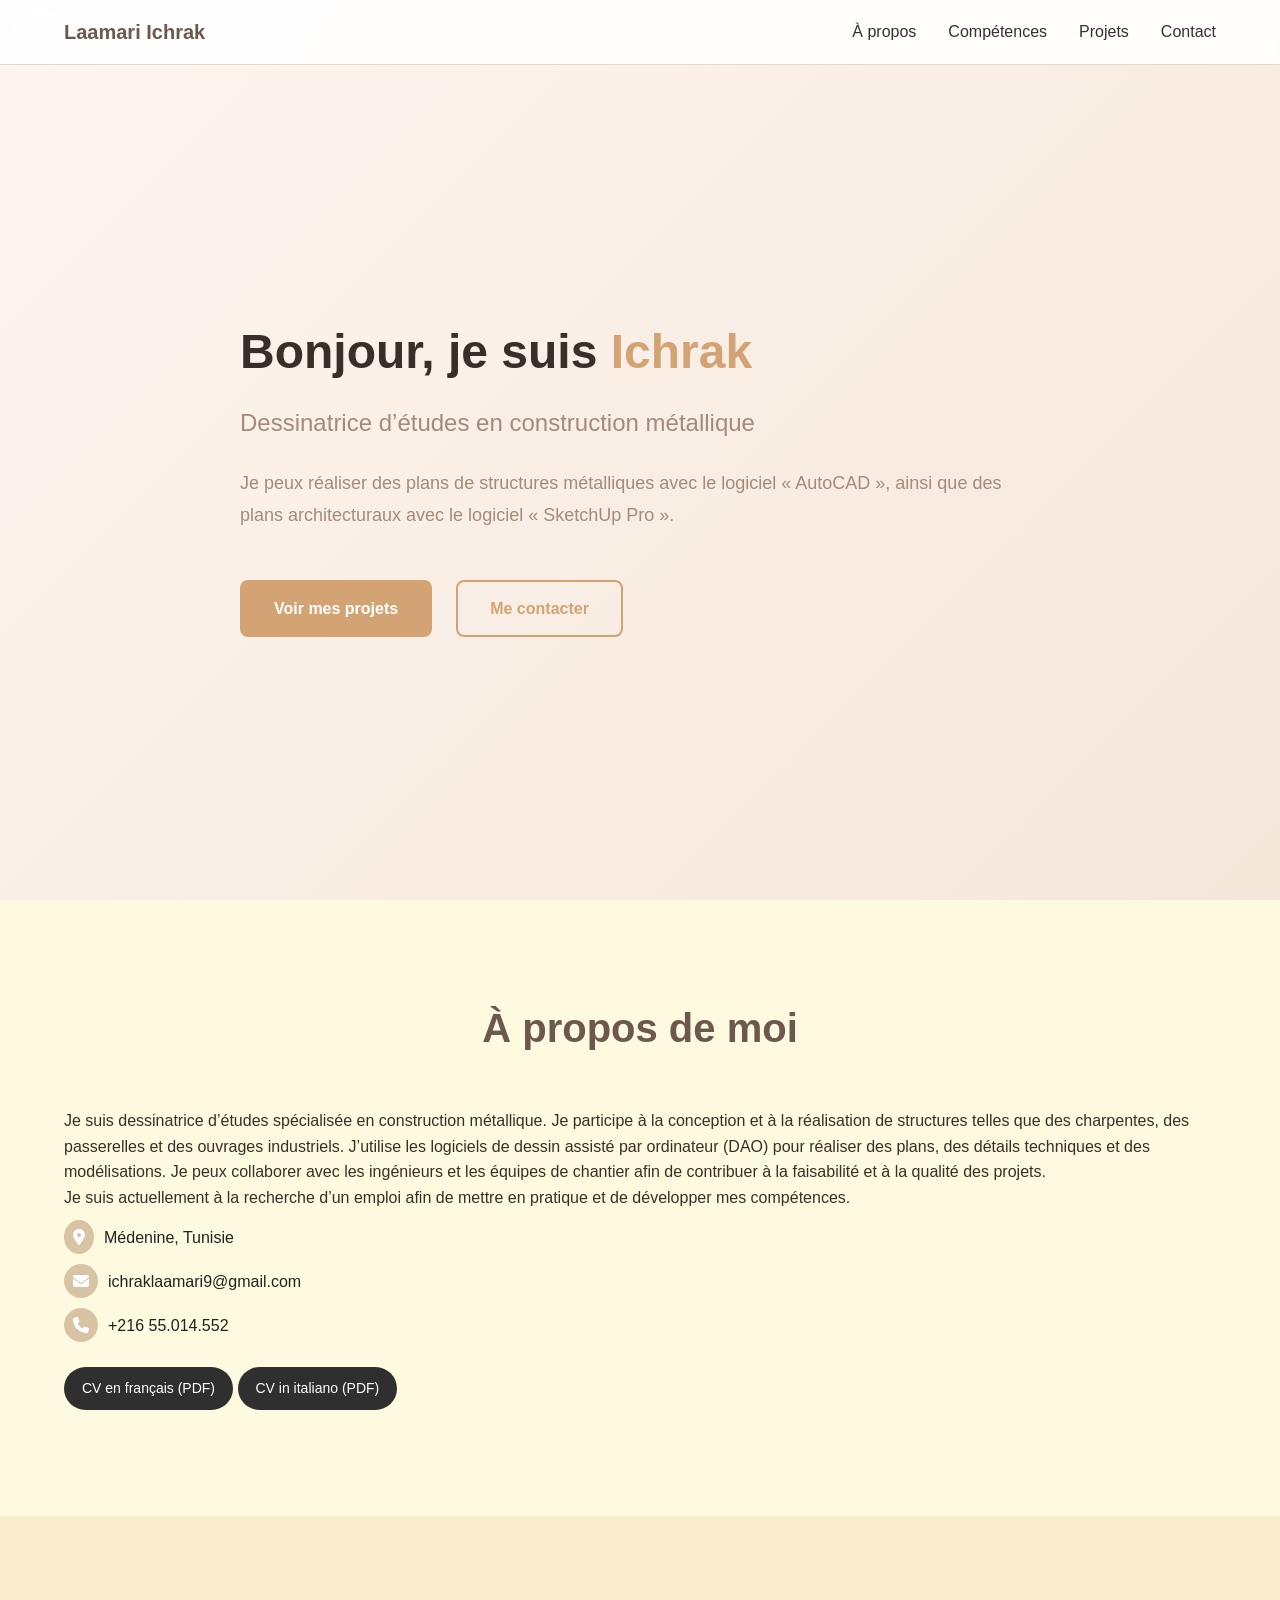
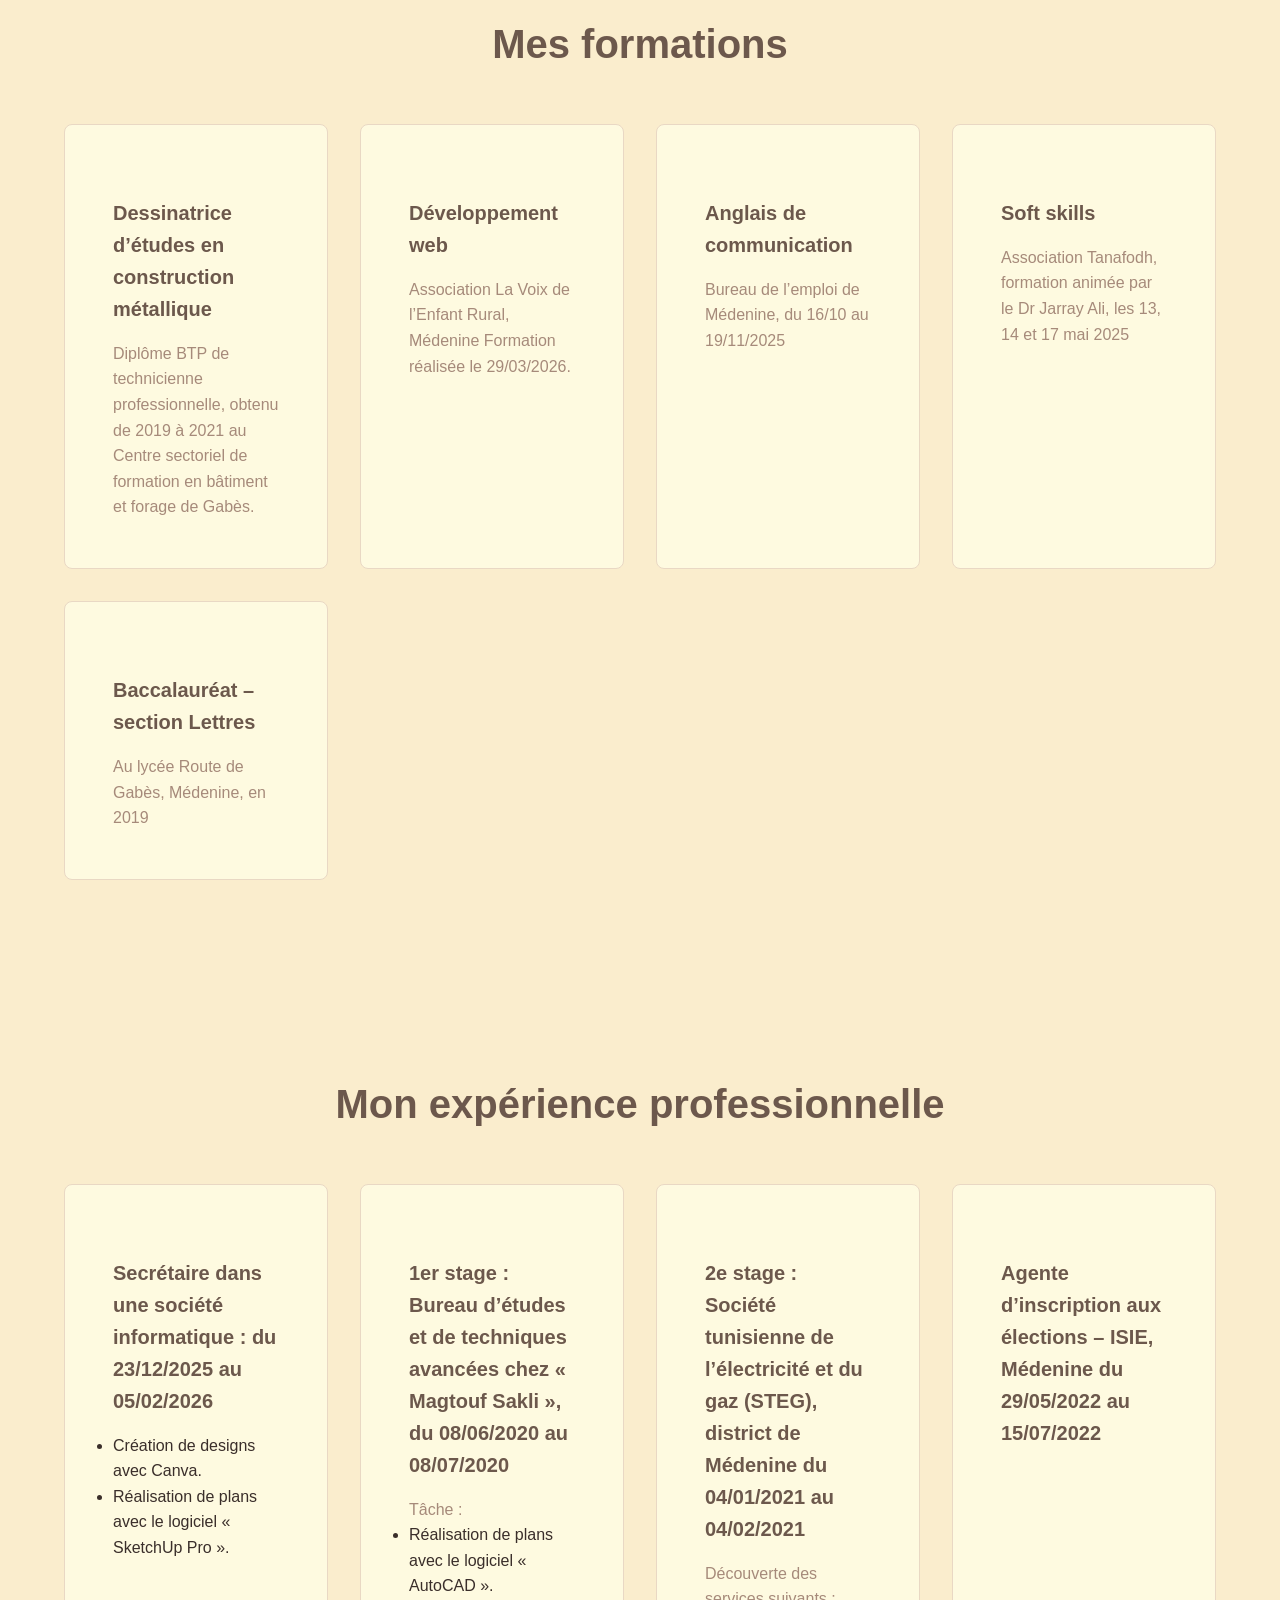
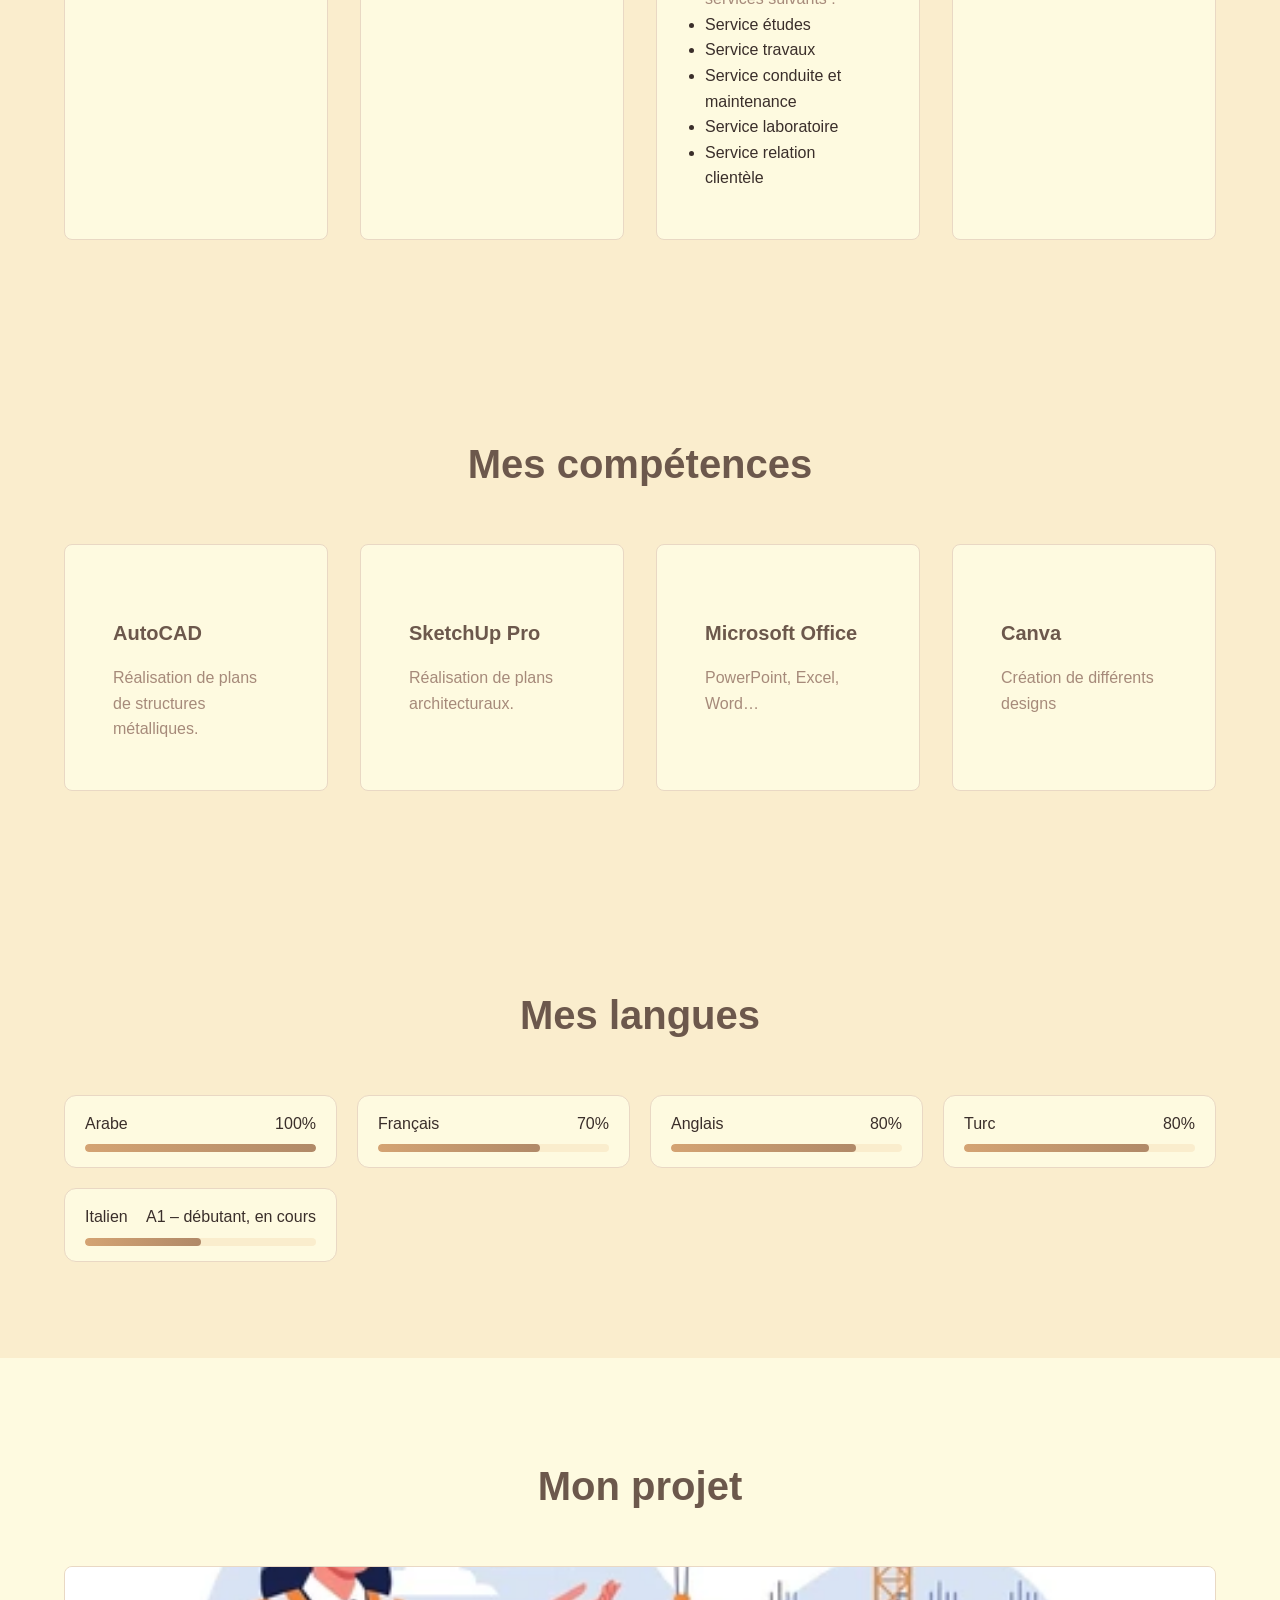
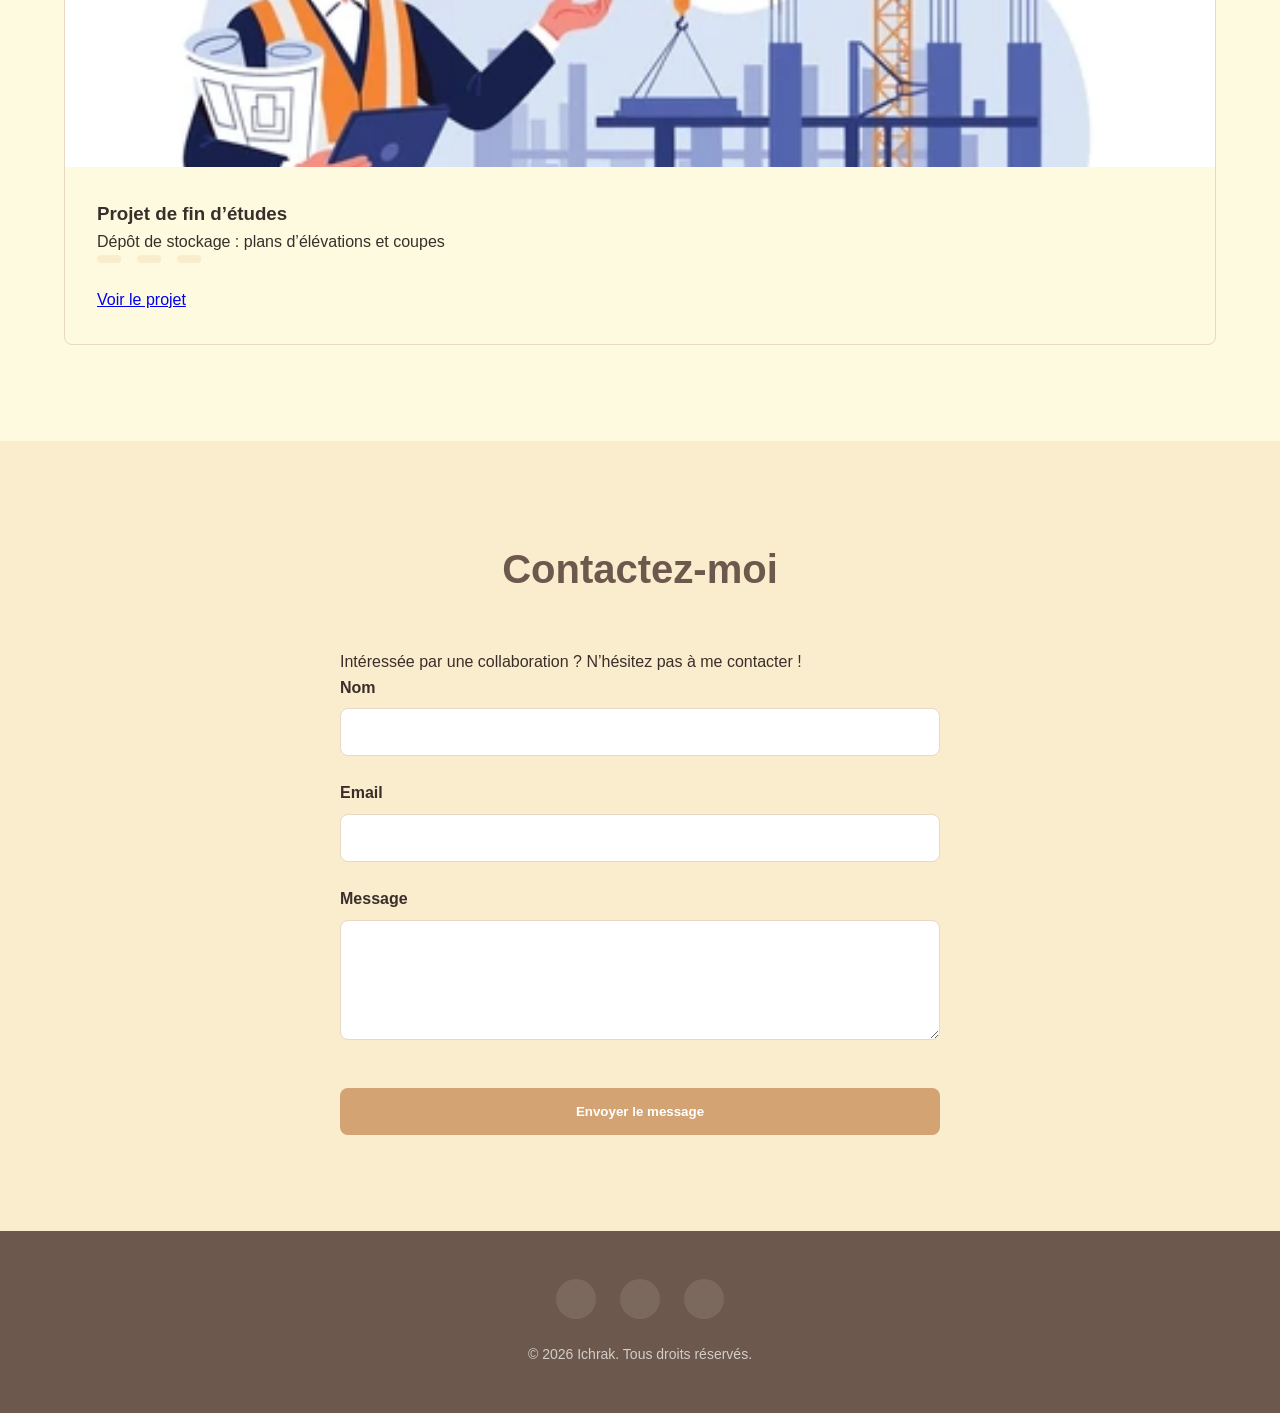
==== commit a220901c: "Add files via upload" ====
--- a/index.html
+++ b/index.html
@@ -68,10 +68,10 @@
                     +216 55.014.552
                 </span>
             </div>
-    <a href="CVfrancais_laamari%3Aichrak.pdf%20(2).pdf" target="_blank" rel="noopener" class="cv-btn" download>
+    <a href="CV-francais.pdf" target="_self" class="cv-btn">
         CV en français (PDF)
     </a>
-    <a href="CV_Ichrak_Laamari_italiano(3).pdf" target="_blank" rel="noopener" class="cv-btn" download>
+    <a href="CV-italien.pdf" target="_self" class="cv-btn">
         CV in italiano (PDF)
     </a>
     </div>
@@ -269,8 +269,7 @@
                                         <p class="project-description"> Dépôt de stockage : plans d’élévations et coupes</p>
                                         <div class="project-tags"> <span class="tag"></span> <span class="tag"></span> <span
                                                 class="tag"></span> </div>
-                                        <div class="project-links"> <a href="#" class="projrt-Link" target="_blank">Voir le projet</a> <a
-                                                href="PFF" class="project-link" target="_blank"> code source</a> </div>
+                                        <div class="project-links"> <a href="projet.html" class="projrt-Link" target="_blank" rel="noopener">Voir le projet</a> </div>
                                     </div>
                                 </article> <!-- Répéter pour Projet 2 et Projet 3 --> 
                             </div>
